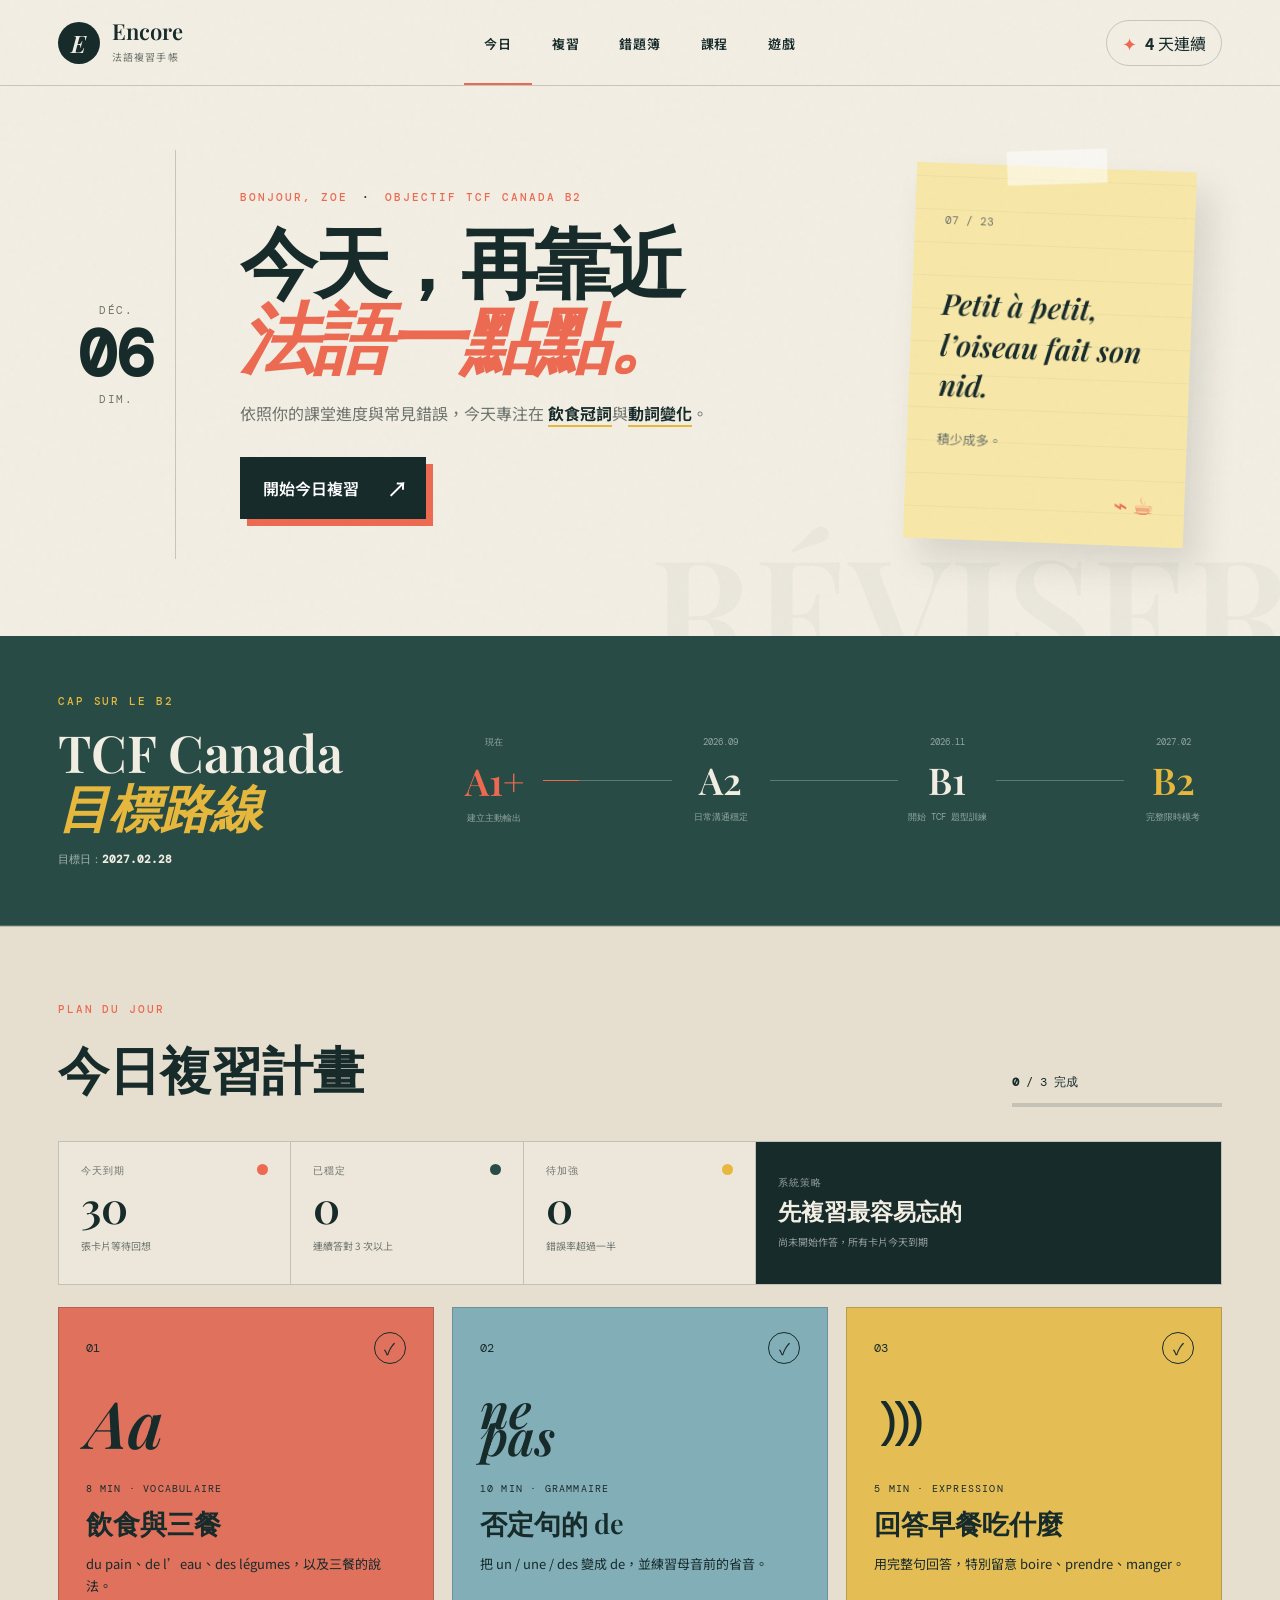
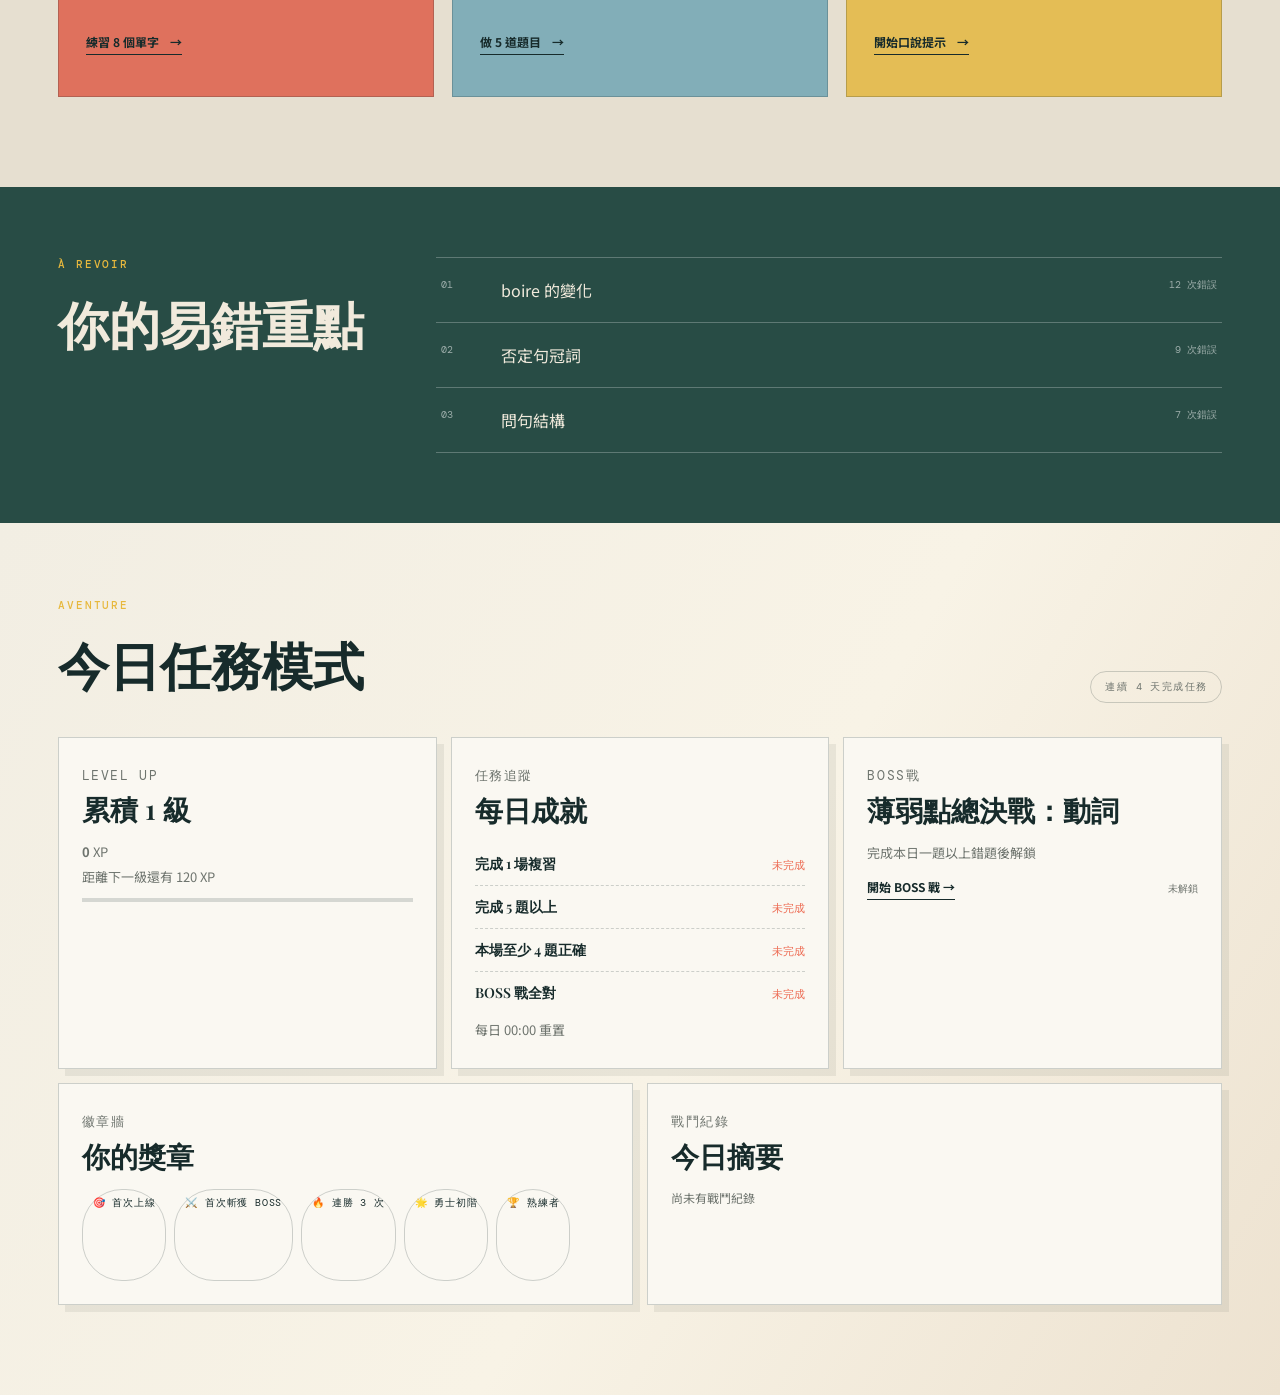
==== docs/index.html @ e142fd79 "chore: add docs site entry for GitHub Pages" ====
<!doctype html>
<html lang="zh-Hant">
  <head>
    <meta charset="UTF-8" />
    <meta name="viewport" content="width=device-width, initial-scale=1.0" />
    <meta name="theme-color" content="#f2eee3" />
    <meta
      name="description"
      content="依照法語課程與錯題安排的每日複習介面"
    />
    <title>Encore — 每日法語複習</title>
    <link rel="preconnect" href="https://fonts.googleapis.com" />
    <link rel="preconnect" href="https://fonts.gstatic.com" crossorigin />
    <link
      href="https://fonts.googleapis.com/css2?family=DM+Mono:wght@400;500&family=Noto+Sans+TC:wght@400;500;600;700&family=Playfair+Display:ital,wght@0,600;1,600&display=swap"
      rel="stylesheet"
    />
    <link rel="stylesheet" href="styles.css" />
    <script src="app.js" defer></script>
  </head>
  <body>
    <div class="paper-noise" aria-hidden="true"></div>

    <header class="topbar">
      <a class="brand" href="#" aria-label="Encore 首頁">
        <span class="brand-mark">E</span>
        <span>
          <strong>Encore</strong>
          <small>法語複習手帳</small>
        </span>
      </a>

      <nav class="main-nav" aria-label="主要導覽">
        <button class="nav-link active" data-view="today">今日</button>
        <button class="nav-link" data-view="review">複習</button>
        <button class="nav-link" data-view="mistakes">錯題簿</button>
        <button class="nav-link" data-view="classes">課程</button>
        <button class="nav-link" data-view="game">遊戲</button>
      </nav>

      <button class="streak-pill" id="streakButton" aria-label="連續學習天數">
        <span class="flame">✦</span>
        <span><strong id="streakCount">4</strong> 天連續</span>
      </button>
    </header>

    <main>
      <section class="view active" id="today-view">
        <div class="hero-grid">
          <div class="date-rail" aria-hidden="true">
            <span id="monthLabel">JUIL.</span>
            <strong id="dayLabel">23</strong>
            <span id="weekdayLabel">JEU.</span>
          </div>

          <div class="hero-copy">
            <p class="eyebrow">BONJOUR, ZOE <span>·</span> OBJECTIF TCF CANADA B2</p>
            <h1>今天，再靠近<br /><em>法語一點點。</em></h1>
            <p class="hero-intro">
              依照你的課堂進度與常見錯誤，今天專注在
              <strong>飲食冠詞</strong>與<strong>動詞變化</strong>。
            </p>
            <button class="primary-button" id="startReview">
              <span>開始今日複習</span>
              <span class="button-arrow">↗</span>
            </button>
          </div>

          <aside class="today-note">
            <div class="tape"></div>
            <span class="note-number">07 / 23</span>
            <p class="handwriting">Petit à petit,<br />l’oiseau fait son nid.</p>
            <span class="translation">積少成多。</span>
            <div class="tiny-sketch" aria-hidden="true">⌁ ☕︎</div>
          </aside>
        </div>

        <section class="goal-strip" aria-labelledby="goal-title">
          <div class="goal-copy">
            <p class="eyebrow light">CAP SUR LE B2</p>
            <h2 id="goal-title">TCF Canada<br /><em>目標路線</em></h2>
            <p>目標日：<strong>2027.02.28</strong></p>
          </div>
          <div class="level-route" aria-label="TCF Canada B2 學習路線">
            <div class="level-node current">
              <span>現在</span>
              <strong>A1+</strong>
              <small>建立主動輸出</small>
            </div>
            <div class="route-line"><span></span></div>
            <div class="level-node">
              <span>2026.09</span>
              <strong>A2</strong>
              <small>日常溝通穩定</small>
            </div>
            <div class="route-line"></div>
            <div class="level-node">
              <span>2026.11</span>
              <strong>B1</strong>
              <small>開始 TCF 題型訓練</small>
            </div>
            <div class="route-line"></div>
            <div class="level-node target">
              <span>2027.02</span>
              <strong>B2</strong>
              <small>完整限時模考</small>
            </div>
          </div>
        </section>

        <section class="daily-plan" aria-labelledby="daily-title">
          <div class="section-heading">
            <div>
              <p class="eyebrow">PLAN DU JOUR</p>
              <h2 id="daily-title">今日複習計畫</h2>
            </div>
            <div class="plan-progress">
              <span><strong id="completedCount">0</strong> / 3 完成</span>
              <div class="progress-track">
                <span id="progressBar"></span>
              </div>
            </div>
          </div>

          <div class="memory-board" aria-label="複習記憶狀態">
            <div>
              <span class="metric-mark due-mark"></span>
              <p>今天到期</p>
              <strong id="dueCount">0</strong>
              <small>張卡片等待回想</small>
            </div>
            <div>
              <span class="metric-mark mastered-mark"></span>
              <p>已穩定</p>
              <strong id="masteredCount">0</strong>
              <small>連續答對 3 次以上</small>
            </div>
            <div>
              <span class="metric-mark weak-mark"></span>
              <p>待加強</p>
              <strong id="weakCount">0</strong>
              <small>錯誤率超過一半</small>
            </div>
            <div class="next-review">
              <p>系統策略</p>
              <strong>先複習最容易忘的</strong>
              <small id="nextReviewText">依你的作答紀錄自動排序</small>
            </div>
          </div>

          <div class="task-grid">
            <article class="task-card coral" data-task="words">
              <div class="task-topline">
                <span class="task-index">01</span>
                <button class="task-check" aria-label="標記單字複習完成">✓</button>
              </div>
              <div class="card-glyph">Aa</div>
              <p class="task-kicker">8 MIN · VOCABULAIRE</p>
              <h3>飲食與三餐</h3>
              <p>du pain、de l’eau、des légumes，以及三餐的說法。</p>
              <button class="text-action task-launch" data-set="food">
                練習 8 個單字 <span>→</span>
              </button>
            </article>

            <article class="task-card blue" data-task="grammar">
              <div class="task-topline">
                <span class="task-index">02</span>
                <button class="task-check" aria-label="標記文法複習完成">✓</button>
              </div>
              <div class="card-glyph">ne<br />pas</div>
              <p class="task-kicker">10 MIN · GRAMMAIRE</p>
              <h3>否定句的 de</h3>
              <p>把 un / une / des 變成 de，並練習母音前的省音。</p>
              <button class="text-action task-launch" data-set="negative">
                做 5 道題目 <span>→</span>
              </button>
            </article>

            <article class="task-card yellow" data-task="speaking">
              <div class="task-topline">
                <span class="task-index">03</span>
                <button class="task-check" aria-label="標記口說複習完成">✓</button>
              </div>
              <div class="card-glyph sound-glyph">)))</div>
              <p class="task-kicker">5 MIN · EXPRESSION</p>
              <h3>回答早餐吃什麼</h3>
              <p>用完整句回答，特別留意 boire、prendre、manger。</p>
              <button class="text-action task-launch" data-set="speaking">
                開始口說提示 <span>→</span>
              </button>
            </article>
          </div>
        </section>

        <section class="weakness-strip">
          <div>
            <p class="eyebrow light">À REVOIR</p>
            <h2>你的易錯重點</h2>
          </div>
          <div class="weakness-list">
            <button class="weakness-chip" data-set="verbs">
              <span>01</span> boire 的變化 <b>12 次錯誤</b>
            </button>
            <button class="weakness-chip" data-set="negative">
              <span>02</span> 否定句冠詞 <b>9 次錯誤</b>
            </button>
            <button class="weakness-chip" data-set="questions">
              <span>03</span> 問句結構 <b>7 次錯誤</b>
            </button>
          </div>
        </section>

        <section class="game-hub" aria-labelledby="game-title">
          <div class="section-heading">
            <div>
              <p class="eyebrow light">AVENTURE</p>
              <h2 id="game-title">今日任務模式</h2>
            </div>
            <div class="mini-status" id="dailyRunStatus">連續 0 天完成任務</div>
          </div>

          <div class="game-grid">
            <article class="game-card">
              <p class="task-kicker">LEVEL UP</p>
              <h3>累積 <span id="gameLevel">1</span> 級</h3>
              <p><strong id="xpValue">0</strong> XP</p>
              <p id="xpNextText">距離下一級還有 100 XP</p>
              <div class="progress-track" aria-hidden="true">
                <span id="xpBar"></span>
              </div>
            </article>

            <article class="game-card">
              <p class="task-kicker">任務追蹤</p>
              <h3>每日成就</h3>
              <ul class="quest-list" id="questList"></ul>
              <p class="quest-reset-note">每日 00:00 重置</p>
            </article>

            <article class="game-card" id="bossCard">
              <p class="task-kicker">BOSS戰</p>
              <h3>薄弱點總決戰：<span id="bossSkill">載入中…</span></h3>
              <p id="bossReady">完成本日一題以上錯題後解鎖</p>
              <div class="tiny-action-row">
                <button class="text-action" id="bossStart">開始 BOSS 戰 →</button>
                <small id="bossBadge">未解鎖</small>
              </div>
            </article>

            <article class="game-card wide">
              <p class="task-kicker">徽章牆</p>
              <h3>你的獎章</h3>
              <div class="achievement-list" id="achievementList"></div>
            </article>

            <article class="game-card wide">
              <p class="task-kicker">戰鬥紀錄</p>
              <h3>今日摘要</h3>
              <div id="runLog"></div>
            </article>
          </div>
        </section>
      </section>

      <section class="view review-layout" id="review-view">
        <div class="review-header">
          <div>
            <p class="eyebrow">RÉVISION ACTIVE</p>
            <h1>先想，再揭曉。</h1>
          </div>
          <button class="ghost-button" id="exitReview">結束複習 ×</button>
        </div>

        <div class="review-workspace">
          <aside class="session-rail">
            <span class="session-label">本回合</span>
            <strong><span id="questionNumber">1</span><small>/ <span id="sessionTotal">5</span></small></strong>
            <div class="session-dots" id="sessionDots"></div>
            <p>不急著答。先大聲說出完整句，再查看答案。</p>
          </aside>

          <article class="flashcard" id="flashcard">
            <div class="flashcard-meta">
              <span id="questionCategory">GRAMMAIRE</span>
              <button id="speakPrompt" aria-label="朗讀題目">♪ 聽題目</button>
            </div>
            <p class="prompt-label" id="promptLabel">請翻譯成法文</p>
            <h2 id="questionText">我早餐吃麵包。</h2>

            <div class="response-box" id="responseBox">
              <label for="typedAnswer">你的法文答案</label>
              <textarea
                id="typedAnswer"
                rows="2"
                autocomplete="off"
                autocapitalize="sentences"
                spellcheck="false"
                placeholder="先在這裡寫下完整答案…"
              ></textarea>
              <div class="response-actions">
                <span id="inputHint">輸入後才能核對答案</span>
                <button id="checkAnswer" disabled>核對答案 ↗</button>
              </div>
            </div>

            <div class="answer-area" id="answerArea">
              <div class="answer-result">
                <span id="resultLabel">正確答案</span>
                <strong id="matchScore">—</strong>
              </div>
              <strong id="answerText">Je mange du pain au petit déjeuner.</strong>
              <p id="answerNote">食物前用 du；三餐前使用 au。</p>
              <p class="user-answer-line">你的答案：<span id="userAnswerText"></span></p>
            </div>

            <div class="grading" id="grading">
              <p>這張卡片何時再出現？</p>
              <div>
                <button data-grade="again"><span>再練一次</span><small>10 分鐘</small></button>
                <button data-grade="hard"><span>有點難</span><small>明天</small></button>
                <button data-grade="good"><span>記住了</span><small id="goodInterval">3 天</small></button>
              </div>
            </div>
          </article>
        </div>
      </section>

      <section class="view content-view" id="mistakes-view">
        <div class="content-hero">
          <p class="eyebrow">CARNET D’ERREURS</p>
          <h1>錯過的字，<em>最值得再見一次。</em></h1>
          <p>整理自你的課堂回答與 PPT 對照筆記。</p>
        </div>
        <div class="error-dashboard" id="errorDashboard"></div>
        <div class="mistake-list" id="mistakeList"></div>
      </section>

      <section class="view content-view" id="classes-view">
        <div class="content-hero class-hero">
          <p class="eyebrow">MON PARCOURS</p>
          <h1>從第一堂課，<em>一路走到今天。</em></h1>
          <p>點選任一課程，立即用該主題開始複習。</p>
        </div>
        <div class="class-timeline" id="classTimeline"></div>
      </section>

      <section class="view content-view game-view" id="game-view">
        <div class="content-hero game-page-hero">
          <p class="eyebrow">MODE BATTLE</p>
          <h1>像遊戲一樣複習，<em>不斷升級。</em></h1>
          <p>完成複習可獲得 XP，達成任務可拿到新徽章。</p>
        </div>
        <div class="game-board-grid">
          <div class="game-score-box">
            <p class="task-kicker">今日 XP</p>
            <div class="big-number"><span id="gameViewXp">0</span><small>XP</small></div>
            <p id="runStreak">當前連勝：0</p>
          </div>
          <div class="game-score-box">
            <p class="task-kicker">完成回合</p>
            <div class="big-number"><span id="gamesDone">0</span><small>回合</small></div>
            <p id="goldCount">金幣：0</p>
          </div>
          <div class="game-score-box">
            <p class="task-kicker">弱點 BOSS</p>
            <div class="big-number"><span id="bossDefeated">0</span><small>場</small></div>
            <p id="bossHint">回到弱點題目可解鎖</p>
          </div>
        </div>
      </section>
    </main>

    <div class="toast" id="toast" role="status" aria-live="polite"></div>
  </body>
</html>
---- docs/styles.css ----
:root {
  --paper: #f2eee3;
  --paper-deep: #e7e0d0;
  --ink: #172b2b;
  --muted: #6e746e;
  --coral: #ed6a52;
  --blue: #4f8ea3;
  --yellow: #e7b83d;
  --green: #284c45;
  --line: rgba(23, 43, 43, 0.2);
  --serif: "Playfair Display", Georgia, serif;
  --sans: "Noto Sans TC", sans-serif;
  --mono: "DM Mono", monospace;
}

* {
  box-sizing: border-box;
}

html {
  scroll-behavior: smooth;
}

body {
  margin: 0;
  min-width: 320px;
  color: var(--ink);
  background: var(--paper);
  font-family: var(--sans);
}

button,
a {
  font: inherit;
}

button {
  color: inherit;
}

.paper-noise {
  position: fixed;
  inset: 0;
  z-index: 20;
  pointer-events: none;
  opacity: 0.14;
  background-image: url("data:image/svg+xml,%3Csvg viewBox='0 0 180 180' xmlns='http://www.w3.org/2000/svg'%3E%3Cfilter id='n'%3E%3CfeTurbulence type='fractalNoise' baseFrequency='.9' numOctaves='4' stitchTiles='stitch'/%3E%3C/filter%3E%3Crect width='100%25' height='100%25' filter='url(%23n)' opacity='.18'/%3E%3C/svg%3E");
  mix-blend-mode: multiply;
}

.topbar {
  height: 86px;
  display: grid;
  grid-template-columns: 1fr auto 1fr;
  align-items: center;
  padding: 0 4.5vw;
  border-bottom: 1px solid var(--line);
  position: sticky;
  top: 0;
  z-index: 10;
  background: rgba(242, 238, 227, 0.9);
  backdrop-filter: blur(14px);
}

.brand {
  display: inline-flex;
  align-items: center;
  gap: 12px;
  width: fit-content;
  color: inherit;
  text-decoration: none;
}

.brand-mark {
  display: grid;
  place-items: center;
  width: 42px;
  height: 42px;
  color: var(--paper);
  background: var(--ink);
  border-radius: 50%;
  font: italic 600 24px var(--serif);
}

.brand strong {
  display: block;
  font: 600 22px/1 var(--serif);
}

.brand small {
  color: var(--muted);
  font-size: 10px;
  letter-spacing: 0.12em;
}

.main-nav {
  display: flex;
  height: 100%;
}

.nav-link {
  border: 0;
  border-bottom: 2px solid transparent;
  padding: 4px 20px 0;
  background: transparent;
  cursor: pointer;
  font-weight: 600;
  font-size: 13px;
  letter-spacing: 0.06em;
}

.nav-link:hover,
.nav-link.active {
  border-bottom-color: var(--coral);
}

.streak-pill {
  justify-self: end;
  display: flex;
  align-items: center;
  gap: 8px;
  border: 1px solid var(--line);
  border-radius: 40px;
  padding: 9px 15px;
  background: transparent;
}

.flame {
  color: var(--coral);
  font-size: 18px;
}

.view {
  display: none;
}

.view.active {
  display: block;
  animation: viewIn 0.55s ease both;
}

@keyframes viewIn {
  from { opacity: 0; transform: translateY(8px); }
}

.hero-grid {
  min-height: 550px;
  display: grid;
  grid-template-columns: minmax(80px, 0.45fr) minmax(480px, 2.3fr) minmax(280px, 1fr);
  align-items: center;
  gap: 5vw;
  padding: 5vw 7vw 6vw 4.5vw;
  overflow: hidden;
  position: relative;
}

.hero-grid::after {
  content: "RÉVISER";
  position: absolute;
  right: -1vw;
  bottom: -2.3vw;
  z-index: -1;
  color: rgba(23, 43, 43, 0.035);
  font: 600 12vw/0.75 var(--serif);
}

.date-rail {
  align-self: stretch;
  display: flex;
  flex-direction: column;
  justify-content: center;
  align-items: center;
  gap: 9px;
  border-right: 1px solid var(--line);
  font-family: var(--mono);
}

.date-rail strong {
  font-size: clamp(42px, 5vw, 74px);
  line-height: 0.9;
}

.date-rail span {
  color: var(--muted);
  font-size: 11px;
  letter-spacing: 0.15em;
}

.eyebrow {
  margin: 0 0 18px;
  color: var(--coral);
  font: 500 11px var(--mono);
  letter-spacing: 0.18em;
}

.eyebrow span {
  color: var(--ink);
  margin: 0 5px;
}

.hero-copy h1,
.review-header h1,
.content-hero h1 {
  margin: 0;
  max-width: 760px;
  font: 600 clamp(54px, 6vw, 92px)/0.97 var(--serif);
  letter-spacing: -0.045em;
}

h1 em {
  color: var(--coral);
  font-weight: 600;
}

.hero-intro {
  max-width: 540px;
  margin: 28px 0;
  color: var(--muted);
  font-size: 16px;
  line-height: 1.85;
}

.hero-intro strong {
  color: var(--ink);
  border-bottom: 2px solid var(--yellow);
}

.primary-button {
  display: inline-flex;
  align-items: center;
  gap: 28px;
  border: 0;
  padding: 16px 18px 16px 23px;
  color: white;
  background: var(--ink);
  cursor: pointer;
  font-weight: 600;
  box-shadow: 7px 7px 0 var(--coral);
  transition: transform 0.2s, box-shadow 0.2s;
}

.primary-button:hover {
  transform: translate(3px, 3px);
  box-shadow: 4px 4px 0 var(--coral);
}

.button-arrow {
  font-size: 21px;
}

.today-note {
  min-height: 310px;
  padding: 42px 30px 25px;
  position: relative;
  transform: rotate(2.2deg);
  background: #f7e7a8;
  box-shadow: 15px 20px 32px rgba(40, 50, 43, 0.13);
}

.today-note::before {
  content: "";
  position: absolute;
  inset: 0;
  background: repeating-linear-gradient(0deg, transparent 0 32px, rgba(40, 76, 69, 0.09) 33px);
}

.tape {
  position: absolute;
  top: -17px;
  left: 50%;
  width: 100px;
  height: 34px;
  transform: translateX(-50%) rotate(-4deg);
  background: rgba(255, 255, 255, 0.55);
}

.note-number,
.translation,
.tiny-sketch,
.handwriting {
  position: relative;
}

.note-number {
  font: 11px var(--mono);
  color: var(--muted);
}

.handwriting {
  margin: 54px 0 20px;
  font: italic 600 29px/1.4 var(--serif);
}

.translation {
  color: var(--muted);
  font-size: 13px;
}

.tiny-sketch {
  margin-top: 30px;
  text-align: right;
  color: var(--coral);
  font-size: 24px;
}

.daily-plan {
  padding: 75px 4.5vw 90px;
  background: #e6dfd0;
  border-top: 1px solid var(--line);
}

.goal-strip {
  display: grid;
  grid-template-columns: minmax(260px, 0.8fr) 2fr;
  gap: 6vw;
  align-items: center;
  padding: 58px 4.5vw;
  color: var(--paper);
  background: var(--green);
  border-bottom: 1px solid rgba(255, 255, 255, 0.18);
}

.game-hub {
  padding: 75px 4.5vw 90px;
  background: linear-gradient(120deg, #f2eee3 0%, #f8f3e6 55%, #ede2d0 100%);
}

.mini-status {
  border: 1px solid var(--line);
  border-radius: 40px;
  padding: 8px 14px;
  color: var(--muted);
  font: 10px var(--mono);
  letter-spacing: 0.14em;
}

.game-grid {
  margin-top: 28px;
  display: grid;
  grid-template-columns: repeat(6, 1fr);
  gap: 14px;
}

.game-card {
  min-height: 190px;
  grid-column: span 2;
  padding: 23px;
  border: 1px solid var(--line);
  background: #faf8f2;
  box-shadow: 7px 7px 0 rgba(40, 50, 43, 0.08);
}

.game-card.wide {
  grid-column: span 3;
}

.game-card h3 {
  margin: 6px 0 12px;
  font: 600 28px var(--serif);
}

.game-card p {
  color: var(--muted);
  font-size: 13px;
  margin: 6px 0;
}

.quest-list {
  margin: 0;
  padding: 0;
  list-style: none;
}

.quest-item {
  display: flex;
  justify-content: space-between;
  align-items: baseline;
  gap: 12px;
  padding: 11px 0;
  border-bottom: 1px dashed var(--line);
}

.quest-item:last-child {
  border-bottom: 0;
}

.quest-title {
  color: var(--ink);
  font: 600 14px var(--serif);
}

.quest-progress {
  color: var(--coral);
  font: 11px var(--mono);
}

.tiny-action-row {
  margin-top: 16px;
  display: flex;
  justify-content: space-between;
  align-items: baseline;
}

.tiny-action-row small {
  color: var(--muted);
  font: 10px var(--mono);
}

.achievement-list {
  min-height: 92px;
  display: flex;
  flex-wrap: wrap;
  gap: 8px;
}

.badge {
  padding: 6px 10px;
  border: 1px solid var(--line);
  border-radius: 40px;
  font: 10px var(--mono);
  letter-spacing: 0.08em;
}

.badge.unlocked {
  color: var(--green);
  border-color: var(--green);
  background: rgba(40, 76, 69, 0.09);
}

#runLog p,
.game-log-entry {
  margin: 6px 0;
  color: var(--muted);
  font-size: 12px;
}

#xpBar {
  width: 0;
  background: var(--blue);
}

.game-board-grid {
  max-width: 940px;
  display: grid;
  grid-template-columns: repeat(3, 1fr);
  gap: 14px;
  margin-bottom: 70px;
}

.game-score-box {
  border: 1px solid var(--line);
  min-height: 160px;
  padding: 24px;
  background: #f9f5ec;
}

.big-number {
  display: flex;
  align-items: flex-end;
  gap: 8px;
  margin: 8px 0 12px;
}

.big-number span {
  font: 600 48px var(--serif);
  line-height: 1;
  color: var(--ink);
}

.big-number small {
  color: var(--muted);
  margin-bottom: 5px;
}

.game-view .content-hero {
  margin-bottom: 30px;
}

.goal-copy h2 {
  margin: 0;
  font: 600 clamp(34px, 4vw, 52px)/1.05 var(--serif);
}

.goal-copy h2 em {
  color: var(--yellow);
  font-weight: 600;
}

.goal-copy > p:last-child {
  margin: 18px 0 0;
  color: rgba(255, 255, 255, 0.6);
  font: 11px var(--mono);
}

.goal-copy > p strong {
  color: var(--paper);
}

.level-route {
  display: grid;
  grid-template-columns: auto 1fr auto 1fr auto 1fr auto;
  align-items: center;
}

.level-node {
  min-width: 98px;
  text-align: center;
}

.level-node span,
.level-node small {
  display: block;
  color: rgba(255, 255, 255, 0.5);
  font: 9px var(--mono);
}

.level-node strong {
  display: block;
  margin: 7px 0;
  font: 600 37px var(--serif);
}

.level-node.current strong {
  color: var(--coral);
}

.level-node.target strong {
  color: var(--yellow);
}

.route-line {
  height: 1px;
  position: relative;
  overflow: hidden;
  background: rgba(255, 255, 255, 0.25);
}

.route-line span {
  display: block;
  width: 28%;
  height: 100%;
  background: var(--coral);
}

.section-heading {
  display: flex;
  justify-content: space-between;
  align-items: end;
  margin-bottom: 34px;
}

.section-heading h2,
.weakness-strip h2 {
  margin: 0;
  font: 600 clamp(36px, 4vw, 54px) var(--serif);
}

.plan-progress {
  min-width: 210px;
  font: 12px var(--mono);
}

.progress-track {
  height: 4px;
  margin-top: 12px;
  background: rgba(23, 43, 43, 0.16);
}

.progress-track span {
  display: block;
  width: 0;
  height: 100%;
  background: var(--coral);
  transition: width 0.5s ease;
}

.task-grid {
  display: grid;
  grid-template-columns: repeat(3, 1fr);
  gap: 18px;
}

.memory-board {
  display: grid;
  grid-template-columns: repeat(3, minmax(120px, 0.75fr)) minmax(260px, 1.5fr);
  margin: 0 0 22px;
  border: 1px solid var(--line);
  background: rgba(242, 238, 227, 0.55);
}

.memory-board > div {
  min-height: 142px;
  padding: 22px;
  position: relative;
  border-right: 1px solid var(--line);
}

.memory-board > div:last-child {
  border-right: 0;
}

.memory-board p {
  margin: 0 0 7px;
  color: var(--muted);
  font: 10px var(--mono);
  letter-spacing: 0.1em;
}

.memory-board strong {
  display: block;
  font: 600 43px/1 var(--serif);
}

.memory-board small {
  display: block;
  margin-top: 10px;
  color: var(--muted);
  font-size: 10px;
}

.metric-mark {
  position: absolute;
  top: 22px;
  right: 22px;
  width: 11px;
  height: 11px;
  border-radius: 50%;
}

.due-mark { background: var(--coral); }
.mastered-mark { background: var(--green); }
.weak-mark { background: var(--yellow); }

.memory-board .next-review {
  display: flex;
  flex-direction: column;
  justify-content: center;
  background: var(--ink);
  color: var(--paper);
}

.memory-board .next-review p,
.memory-board .next-review small {
  color: rgba(255, 255, 255, 0.55);
}

.memory-board .next-review strong {
  max-width: 260px;
  font-size: 23px;
  line-height: 1.2;
}

.task-card {
  min-height: 390px;
  padding: 24px 27px 26px;
  position: relative;
  overflow: hidden;
  border: 1px solid rgba(23, 43, 43, 0.22);
  transition: transform 0.25s, box-shadow 0.25s;
}

.task-card:hover {
  transform: translateY(-7px) rotate(-0.3deg);
  box-shadow: 10px 12px 0 rgba(23, 43, 43, 0.14);
}

.task-card.coral { background: #df715d; }
.task-card.blue { background: #82aeb8; }
.task-card.yellow { background: #e4bd55; }

.task-topline {
  display: flex;
  justify-content: space-between;
  align-items: center;
}

.task-index {
  font: 12px var(--mono);
}

.task-check {
  width: 32px;
  height: 32px;
  border: 1px solid var(--ink);
  border-radius: 50%;
  background: transparent;
  cursor: pointer;
  transition: 0.2s;
}

.task-card.completed .task-check {
  color: var(--paper);
  background: var(--ink);
}

.task-card.completed {
  opacity: 0.68;
}

.card-glyph {
  height: 118px;
  display: flex;
  align-items: center;
  font: italic 600 65px/0.7 var(--serif);
}

.blue .card-glyph {
  line-height: 0.55;
  font-size: 49px;
}

.sound-glyph {
  font: 500 45px var(--mono);
  letter-spacing: -0.3em;
}

.task-kicker {
  margin: 0 0 10px;
  font: 10px var(--mono);
  letter-spacing: 0.12em;
}

.task-card h3 {
  margin: 0 0 10px;
  font: 600 27px var(--serif);
}

.task-card > p:not(.task-kicker) {
  min-height: 55px;
  margin: 0 0 20px;
  font-size: 13px;
  line-height: 1.7;
}

.text-action {
  border: 0;
  border-bottom: 1px solid currentColor;
  padding: 0 0 4px;
  background: none;
  cursor: pointer;
  font-weight: 700;
  font-size: 12px;
}

.text-action span {
  display: inline-block;
  margin-left: 8px;
  transition: transform 0.2s;
}

.text-action:hover span {
  transform: translateX(5px);
}

.weakness-strip {
  display: grid;
  grid-template-columns: 0.8fr 2fr;
  gap: 5vw;
  padding: 70px 4.5vw;
  color: #f1eadc;
  background: var(--green);
}

.eyebrow.light {
  color: var(--yellow);
}

.weakness-list {
  border-top: 1px solid rgba(255, 255, 255, 0.25);
}

.weakness-chip {
  width: 100%;
  display: grid;
  grid-template-columns: 45px 1fr auto;
  gap: 15px;
  border: 0;
  border-bottom: 1px solid rgba(255, 255, 255, 0.25);
  padding: 20px 5px;
  color: inherit;
  background: transparent;
  text-align: left;
  cursor: pointer;
}

.weakness-chip span,
.weakness-chip b {
  color: rgba(255, 255, 255, 0.55);
  font: 10px var(--mono);
}

.weakness-chip:hover {
  color: var(--yellow);
}

.review-layout {
  min-height: calc(100vh - 86px);
  padding: 50px 5vw 60px;
  background: var(--green);
  color: var(--paper);
}

.review-header {
  display: flex;
  justify-content: space-between;
  align-items: start;
}

.review-header h1 {
  font-size: clamp(42px, 5vw, 70px);
}

.ghost-button {
  border: 1px solid rgba(255, 255, 255, 0.4);
  padding: 10px 15px;
  color: inherit;
  background: transparent;
  cursor: pointer;
}

.review-workspace {
  max-width: 1050px;
  display: grid;
  grid-template-columns: 160px 1fr;
  gap: 40px;
  margin: 45px auto 0;
}

.session-rail {
  padding-top: 10px;
}

.session-label {
  color: rgba(255, 255, 255, 0.55);
  font: 10px var(--mono);
  letter-spacing: 0.15em;
}

.session-rail > strong {
  display: block;
  margin: 15px 0;
  font: 600 55px var(--serif);
}

.session-rail small {
  font: 18px var(--mono);
  color: rgba(255, 255, 255, 0.45);
}

.session-dots {
  display: flex;
  gap: 7px;
}

.session-dot {
  width: 8px;
  height: 8px;
  border: 1px solid rgba(255,255,255,.6);
  border-radius: 50%;
}

.session-dot.done { background: var(--yellow); border-color: var(--yellow); }
.session-dot.current { background: var(--coral); border-color: var(--coral); }

.session-rail p {
  margin-top: 27px;
  color: rgba(255, 255, 255, 0.58);
  font-size: 12px;
  line-height: 1.7;
}

.flashcard {
  min-height: 480px;
  padding: 32px 45px 40px;
  color: var(--ink);
  background: var(--paper);
  box-shadow: 17px 17px 0 #1b3934, 19px 19px 0 rgba(255,255,255,.3);
}

.flashcard-meta {
  display: flex;
  justify-content: space-between;
  font: 10px var(--mono);
  letter-spacing: 0.12em;
}

.flashcard-meta button {
  border: 0;
  background: transparent;
  cursor: pointer;
}

.prompt-label {
  margin: 65px 0 14px;
  color: var(--coral);
  font: 10px var(--mono);
  letter-spacing: 0.12em;
}

.flashcard h2 {
  margin: 0 0 30px;
  font: 600 clamp(34px, 4vw, 54px)/1.25 var(--serif);
}

.response-box {
  margin-bottom: 22px;
}

.response-box label {
  display: block;
  margin-bottom: 8px;
  color: var(--muted);
  font: 10px var(--mono);
  letter-spacing: 0.12em;
}

.response-box textarea {
  width: 100%;
  resize: vertical;
  border: 0;
  border-bottom: 2px solid var(--ink);
  border-radius: 0;
  padding: 11px 0;
  color: var(--ink);
  background: transparent;
  outline: none;
  font: 600 20px/1.5 var(--serif);
}

.response-box textarea:focus {
  border-bottom-color: var(--coral);
}

.response-box textarea::placeholder {
  color: rgba(23, 43, 43, 0.3);
}

.response-actions {
  display: flex;
  justify-content: space-between;
  align-items: center;
  gap: 15px;
  margin-top: 10px;
}

.response-actions span {
  color: var(--muted);
  font-size: 10px;
}

.response-actions button {
  border: 0;
  padding: 11px 16px;
  color: var(--paper);
  background: var(--ink);
  cursor: pointer;
  font-weight: 700;
  font-size: 12px;
}

.response-actions button:disabled {
  opacity: 0.28;
  cursor: not-allowed;
}

.answer-area {
  display: none;
  padding: 20px 0;
  border-top: 1px solid var(--line);
  border-bottom: 1px solid var(--line);
}

.answer-area.visible {
  display: block;
  animation: viewIn 0.35s ease;
}

.answer-area span {
  display: block;
  color: var(--muted);
  font: 10px var(--mono);
}

.answer-result {
  display: flex;
  justify-content: space-between;
  align-items: center;
}

.answer-result #matchScore {
  margin: 0;
  color: var(--coral);
  font: 600 29px var(--serif);
}

.answer-area strong {
  display: block;
  margin: 8px 0;
  font: 600 22px var(--serif);
}

.answer-area p {
  margin: 0;
  color: var(--muted);
  font-size: 12px;
}

.answer-area .user-answer-line {
  margin-top: 10px;
  padding-top: 10px;
  border-top: 1px dashed var(--line);
  color: var(--ink);
}

.user-answer-line span {
  display: inline;
  color: var(--muted);
  font: inherit;
}

.reveal-button {
  width: 100%;
  border: 0;
  padding: 15px;
  color: var(--paper);
  background: var(--ink);
  cursor: pointer;
  font-weight: 700;
}

.grading {
  display: none;
  margin-top: 23px;
}

.grading.visible {
  display: block;
}

.grading p {
  margin: 0 0 10px;
  text-align: center;
  font-size: 12px;
}

.grading > div {
  display: grid;
  grid-template-columns: repeat(3, 1fr);
  gap: 8px;
}

.grading button {
  display: flex;
  justify-content: space-between;
  border: 1px solid var(--line);
  padding: 10px;
  background: transparent;
  cursor: pointer;
}

.grading button:hover {
  background: var(--yellow);
}

.grading small {
  font: 10px var(--mono);
}

.content-view {
  min-height: calc(100vh - 86px);
  padding: 65px 6vw 90px;
}

.content-hero {
  display: grid;
  grid-template-columns: 2fr 1fr;
  align-items: end;
  padding-bottom: 55px;
  border-bottom: 1px solid var(--line);
}

.content-hero .eyebrow {
  grid-column: 1 / -1;
}

.content-hero h1 {
  max-width: 850px;
  font-size: clamp(47px, 6vw, 84px);
}

.content-hero > p:last-child {
  max-width: 320px;
  color: var(--muted);
  line-height: 1.8;
}

.mistake-list {
  max-width: 1100px;
  margin: 45px auto 0;
}

.error-dashboard {
  max-width: 1100px;
  display: grid;
  grid-template-columns: repeat(5, 1fr);
  margin: 35px auto 0;
  border: 1px solid var(--line);
}

.error-stat {
  min-height: 120px;
  padding: 18px;
  border-right: 1px solid var(--line);
}

.error-stat:last-child {
  border-right: 0;
}

.error-stat span {
  color: var(--muted);
  font: 10px var(--mono);
}

.error-stat strong {
  display: block;
  margin-top: 14px;
  font: 600 33px var(--serif);
}

.error-stat small {
  display: block;
  color: var(--muted);
  font-size: 10px;
}

.mistake-row {
  display: grid;
  grid-template-columns: 55px 1fr 30px;
  gap: 20px;
  padding: 26px 5px;
  border-bottom: 1px solid var(--line);
  cursor: pointer;
}

.mistake-row:hover {
  background: rgba(231, 184, 61, 0.12);
}

.mistake-row > span {
  color: var(--coral);
  font: 12px var(--mono);
}

.wrong {
  margin: 0 0 7px;
  color: var(--muted);
  text-decoration: line-through;
}

.correct {
  margin: 0;
  font: 600 21px var(--serif);
}

.reason {
  display: none;
  grid-column: 2;
  margin: 7px 0 0;
  color: var(--muted);
  font-size: 12px;
}

.mistake-row.open .reason {
  display: block;
}

.class-timeline {
  margin: 55px 0 0 9vw;
  border-left: 1px solid var(--ink);
}

.class-entry {
  display: grid;
  grid-template-columns: 110px 1fr auto;
  gap: 35px;
  align-items: center;
  padding: 25px 25px 25px 40px;
  position: relative;
  border-bottom: 1px solid var(--line);
}

.class-entry::before {
  content: "";
  position: absolute;
  left: -6px;
  width: 11px;
  height: 11px;
  border-radius: 50%;
  background: var(--coral);
  box-shadow: 0 0 0 6px var(--paper);
}

.class-date {
  font: 11px var(--mono);
  color: var(--muted);
}

.class-entry h3 {
  margin: 0 0 5px;
  font: 600 24px var(--serif);
}

.class-entry p {
  margin: 0;
  color: var(--muted);
  font-size: 12px;
}

.class-entry button {
  border: 1px solid var(--ink);
  padding: 9px 13px;
  background: transparent;
  cursor: pointer;
}

.class-entry button:hover {
  color: var(--paper);
  background: var(--ink);
}

.toast {
  position: fixed;
  left: 50%;
  bottom: 25px;
  z-index: 50;
  padding: 12px 20px;
  color: white;
  background: var(--ink);
  transform: translate(-50%, 30px);
  opacity: 0;
  pointer-events: none;
  transition: 0.3s;
  font-size: 13px;
}

.toast.show {
  transform: translate(-50%, 0);
  opacity: 1;
}

@media (max-width: 900px) {
  .topbar {
    grid-template-columns: 1fr auto;
    background: var(--paper);
    backdrop-filter: none;
  }
  .main-nav {
    position: fixed;
    left: 0;
    right: 0;
    bottom: 0;
    z-index: 30;
    height: 62px;
    justify-content: space-around;
    background: var(--paper);
    border-top: 1px solid var(--line);
  }
  .nav-link { flex: 1; padding: 0; }
  .streak-pill { display: none; }
  body { padding-bottom: 62px; }
  .hero-grid {
    grid-template-columns: 65px 1fr;
    gap: 30px;
  }
  .today-note { display: none; }
  .task-grid { grid-template-columns: 1fr; }
  .memory-board { grid-template-columns: repeat(3, 1fr); }
  .memory-board .next-review { grid-column: 1 / -1; }
  .memory-board > div:nth-child(3) { border-right: 0; }
  .task-card { min-height: 330px; }
  .weakness-strip { grid-template-columns: 1fr; }
  .goal-strip { grid-template-columns: 1fr; }
  .content-hero { grid-template-columns: 1fr; gap: 25px; }
  .error-dashboard { grid-template-columns: repeat(3, 1fr); }
  .error-stat:nth-child(3) { border-right: 0; }
  .game-grid {
    grid-template-columns: 1fr 1fr;
  }
  .game-card,
  .game-card.wide {
    grid-column: span 1;
  }
  .game-board-grid {
    grid-template-columns: 1fr;
  }
  .mini-status { display: none; }
}

@media (max-width: 600px) {
  .topbar { height: 68px; padding: 0 18px; }
  .brand-mark { width: 36px; height: 36px; }
  .brand strong { font-size: 19px; }
  .hero-grid {
    min-height: auto;
    grid-template-columns: 1fr;
    padding: 55px 22px 70px;
  }
  .date-rail {
    display: none;
  }
  .hero-copy h1 {
    font-size: 51px;
  }
  .hero-intro { font-size: 14px; }
  .daily-plan { padding: 55px 18px 65px; }
  .goal-strip { padding: 50px 22px; }
  .level-route {
    grid-template-columns: 1fr;
    justify-items: start;
    gap: 0;
  }
  .level-node {
    display: grid;
    grid-template-columns: 70px 55px 1fr;
    align-items: center;
    width: 100%;
    min-width: 0;
    text-align: left;
  }
  .level-node strong { margin: 8px 0; font-size: 29px; }
  .level-node small { font-size: 9px; }
  .route-line {
    width: 1px;
    height: 22px;
    margin-left: 88px;
  }
  .memory-board { grid-template-columns: 1fr 1fr; }
  .memory-board > div { min-height: 125px; }
  .memory-board > div:nth-child(2) { border-right: 0; }
  .memory-board > div:nth-child(3) { border-right: 1px solid var(--line); }
  .memory-board .next-review { grid-column: 2; }
  .memory-board .next-review strong { font-size: 18px; }
  .section-heading { display: block; }
  .plan-progress { margin-top: 23px; }
  .weakness-strip { padding: 55px 22px; }
  .weakness-chip { grid-template-columns: 35px 1fr; }
  .weakness-chip b { grid-column: 2; }
  .review-layout { padding: 35px 18px 50px; }
  .review-header { display: block; }
  .review-header .ghost-button { margin-top: 25px; }
  .review-workspace { grid-template-columns: 1fr; margin-top: 30px; }
  .session-rail { display: flex; align-items: center; gap: 14px; }
  .session-rail > strong { margin: 0; font-size: 40px; }
  .session-rail p { display: none; }
  .flashcard { min-height: 470px; padding: 25px 23px; }
  .prompt-label { margin-top: 55px; }
  .flashcard h2 { font-size: 35px; }
  .content-view { padding: 50px 20px 70px; }
  .content-hero h1 { font-size: 48px; }
  .mistake-row { grid-template-columns: 35px 1fr 20px; gap: 10px; }
  .error-dashboard { grid-template-columns: 1fr 1fr; }
  .error-stat:nth-child(2n) { border-right: 0; }
  .error-stat:last-child { grid-column: 1 / -1; }
  .game-hub {
    padding: 55px 18px 75px;
  }
  .game-grid {
    grid-template-columns: 1fr;
  }
  .game-card,
  .game-card.wide {
    grid-column: span 1;
    min-height: auto;
  }
  .game-card h3 {
    font-size: 24px;
  }
  .game-score-box {
    min-height: 140px;
  }
  .class-timeline { margin-left: 6px; }
  .class-entry {
    grid-template-columns: 1fr auto;
    gap: 12px;
    padding-left: 24px;
  }
  .class-date { grid-column: 1 / -1; }
}

@media (prefers-reduced-motion: reduce) {
  *, *::before, *::after {
    scroll-behavior: auto !important;
    animation: none !important;
    transition: none !important;
  }
}
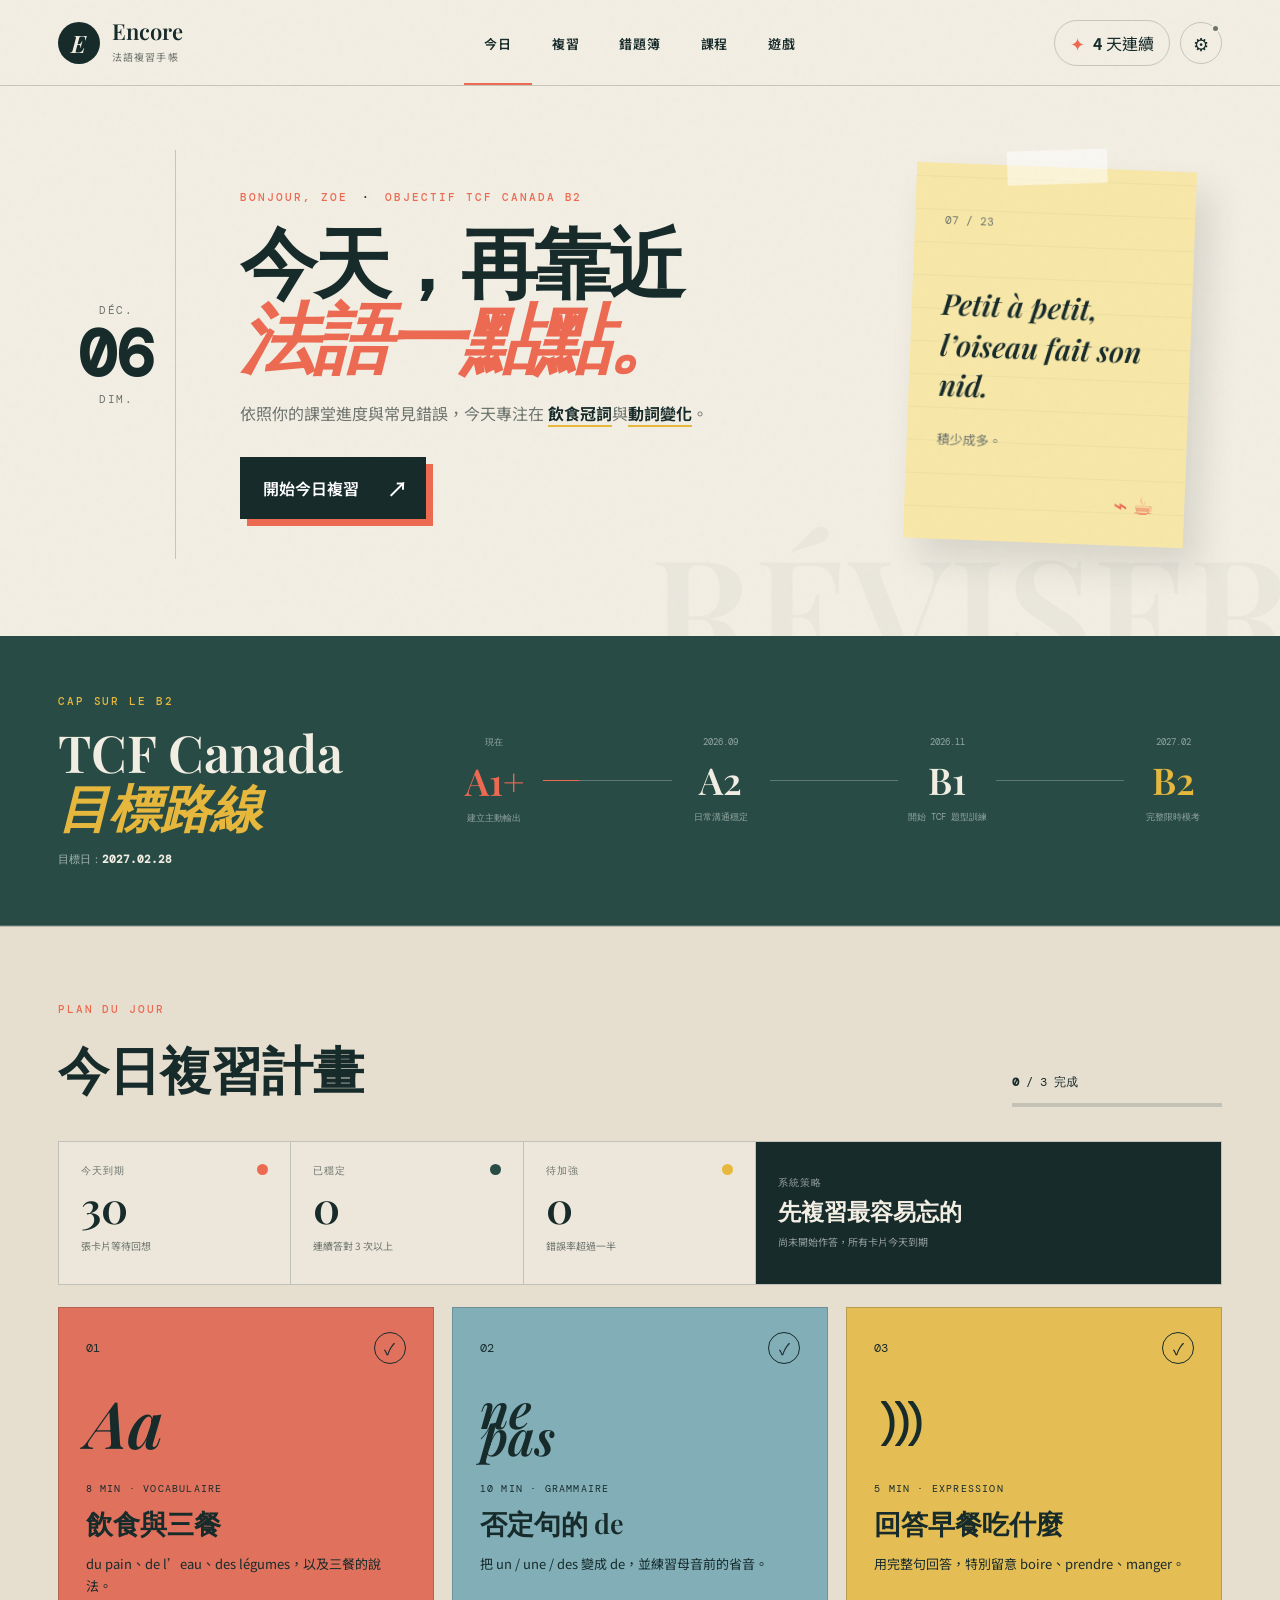
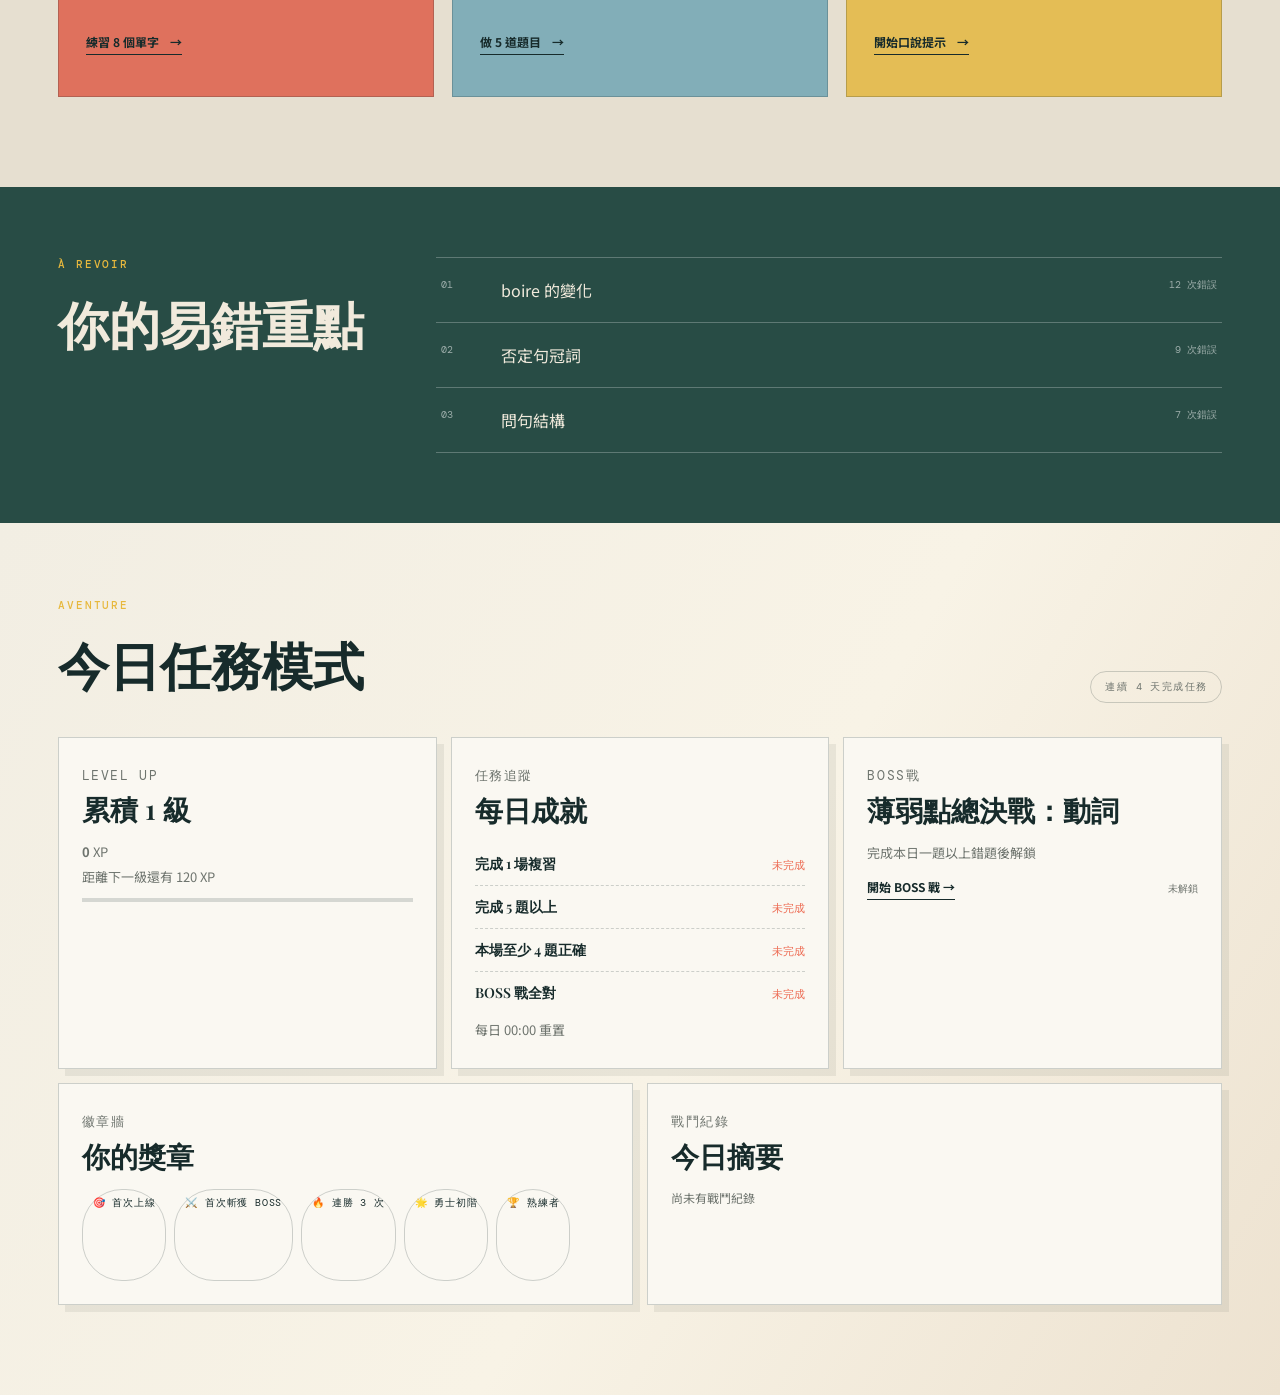
==== commit 7656c7d9: "feat(settings): move cloud sync into gear drawer Keep review cards focused while preserving secure c" ====
--- a/docs/index.html
+++ b/docs/index.html
@@ -38,10 +38,23 @@
         <button class="nav-link" data-view="game">遊戲</button>
       </nav>
 
-      <button class="streak-pill" id="streakButton" aria-label="連續學習天數">
-        <span class="flame">✦</span>
-        <span><strong id="streakCount">4</strong> 天連續</span>
-      </button>
+      <div class="topbar-actions">
+        <button class="streak-pill" id="streakButton" aria-label="連續學習天數">
+          <span class="flame">✦</span>
+          <span><strong id="streakCount">4</strong> 天連續</span>
+        </button>
+        <button
+          class="settings-button"
+          id="settingsButton"
+          type="button"
+          aria-label="開啟同步設定"
+          aria-controls="settingsPanel"
+          aria-expanded="false"
+        >
+          <span aria-hidden="true">⚙</span>
+          <i id="settingsSyncDot" data-status="idle" aria-hidden="true"></i>
+        </button>
+      </div>
     </header>
 
     <main>
@@ -298,10 +311,13 @@
                 spellcheck="false"
                 placeholder="先在這裡寫下完整答案…"
               ></textarea>
-              <div class="response-actions">
-                <span id="inputHint">輸入後才能核對答案</span>
+            <div class="response-actions">
+              <span id="inputHint">輸入後才能核對答案</span>
+              <div class="response-actions-row">
                 <button id="checkAnswer" disabled>核對答案 ↗</button>
-              </div>
+                <button id="aiReviewButton" class="ghost-compact" type="button" disabled>AI 判別錯誤（OpenRouter）</button>
+              </div>
+            </div>
             </div>
 
             <div class="answer-area" id="answerArea">
@@ -322,6 +338,28 @@
                 <button data-grade="good"><span>記住了</span><small id="goodInterval">3 天</small></button>
               </div>
             </div>
+
+            <div class="openrouter-block">
+              <label for="openRouterApiKey">OpenRouter 金鑰（免費模型可用）</label>
+              <div class="openrouter-row">
+                <input id="openRouterApiKey" type="password" placeholder="sk-or-v1-..." autocomplete="off" spellcheck="false" />
+                <button id="saveOpenRouterKey">儲存金鑰</button>
+              </div>
+              <p id="aiReviewOutput">可在本題核對後，點擊「AI 判別錯誤」取得語法建議。</p>
+              <div class="backup-block">
+                <p>進度本機備份（不外流）</p>
+                <div class="backup-row">
+                  <button id="exportProgressJson" class="ghost-compact">下載進度備份(JSON)</button>
+                  <button id="exportProgressMarkdown" class="ghost-compact">下載備份到 Obsidian(.md)</button>
+                  <button id="copyProgressJson">複製進度 JSON</button>
+                  <button id="copyProgressMarkdown" class="ghost-compact">複製到 Obsidian 版面</button>
+                  <button id="importProgressBtn">還原備份</button>
+                  <button id="pasteProgressBtn" class="ghost-compact">貼上備份還原</button>
+                </div>
+                <p id="progressBackupStatus">每次完成題目都會存到本機；另外也可用複製/貼上跨設備同步。</p>
+                <input id="progressBackupFile" type="file" accept=".json,application/json" />
+              </div>
+            </div>
           </article>
         </div>
       </section>
@@ -371,6 +409,53 @@
       </section>
     </main>
 
+    <div class="settings-shell" id="settingsShell" hidden>
+      <button class="settings-scrim" id="settingsScrim" type="button" aria-label="點擊背景關閉設定"></button>
+      <aside class="settings-panel" id="settingsPanel" role="dialog" aria-modal="true" aria-labelledby="settingsTitle">
+        <header class="settings-panel-header">
+          <div>
+            <p>PARAMÈTRES</p>
+            <h2 id="settingsTitle">同步設定</h2>
+          </div>
+          <button class="settings-close" id="settingsClose" type="button" aria-label="關閉設定">×</button>
+        </header>
+
+        <div class="settings-panel-body">
+          <div class="settings-intro">
+            <span>01</span>
+            <p>讓學習進度跟著你，而不是跟著某一台電腦。</p>
+          </div>
+
+          <section class="github-sync-block" aria-labelledby="githubSyncTitle">
+            <div class="github-sync-heading">
+              <div>
+                <p id="githubSyncTitle">GitHub 私有雲端同步</p>
+                <small>進度只存到獨立 private repo；Token 不會寫進程式、Git 或備份檔。</small>
+              </div>
+              <a href="https://github.com/settings/personal-access-tokens/new" target="_blank" rel="noopener noreferrer">建立限權 Token ↗</a>
+            </div>
+            <div class="github-sync-grid">
+              <label>帳號<input id="githubOwner" autocomplete="username" /></label>
+              <label>私有 repo<input id="githubRepo" autocomplete="off" spellcheck="false" /></label>
+              <label>分支<input id="githubBranch" autocomplete="off" spellcheck="false" /></label>
+              <label>檔案路徑<input id="githubProgressPath" autocomplete="off" spellcheck="false" /></label>
+            </div>
+            <label class="github-token-label" for="githubToken">Fine-grained Token（只需該 repo 的 Contents：Read and write）</label>
+            <div class="github-token-row">
+              <input id="githubToken" type="password" placeholder="github_pat_..." autocomplete="off" spellcheck="false" />
+              <button id="connectGithubSync">連線並同步</button>
+            </div>
+            <div class="backup-row">
+              <button id="syncGithubNow" class="ghost-compact">立即同步</button>
+              <button id="loadGithubProgress" class="ghost-compact">載入雲端進度</button>
+              <button id="disconnectGithubSync" class="ghost-compact">登出並清除 Token</button>
+            </div>
+            <p id="githubSyncStatus" data-status="idle">尚未連線。Token 只保留到關閉這個分頁。</p>
+          </section>
+        </div>
+      </aside>
+    </div>
+
     <div class="toast" id="toast" role="status" aria-live="polite"></div>
   </body>
 </html>
--- a/docs/styles.css
+++ b/docs/styles.css
@@ -115,7 +115,6 @@
 }
 
 .streak-pill {
-  justify-self: end;
   display: flex;
   align-items: center;
   gap: 8px;
@@ -123,6 +122,60 @@
   border-radius: 40px;
   padding: 9px 15px;
   background: transparent;
+}
+
+.topbar-actions {
+  justify-self: end;
+  display: flex;
+  align-items: center;
+  gap: 10px;
+}
+
+.settings-button {
+  position: relative;
+  display: grid;
+  place-items: center;
+  width: 42px;
+  height: 42px;
+  border: 1px solid var(--line);
+  border-radius: 50%;
+  background: transparent;
+  cursor: pointer;
+  transition: color 180ms ease, background 180ms ease, transform 180ms ease;
+}
+
+.settings-button:hover {
+  color: var(--paper);
+  background: var(--ink);
+  transform: rotate(8deg);
+}
+
+.settings-button > span {
+  font-size: 18px;
+  line-height: 1;
+}
+
+.settings-button i {
+  position: absolute;
+  top: 1px;
+  right: 1px;
+  width: 9px;
+  height: 9px;
+  border: 2px solid var(--paper);
+  border-radius: 50%;
+  background: var(--muted);
+}
+
+.settings-button i[data-status="working"] {
+  background: var(--yellow);
+}
+
+.settings-button i[data-status="success"] {
+  background: #2d8b58;
+}
+
+.settings-button i[data-status="error"] {
+  background: var(--coral);
 }
 
 .flame {
@@ -943,6 +996,13 @@
   margin-top: 10px;
 }
 
+.response-actions-row {
+  display: flex;
+  align-items: center;
+  gap: 10px;
+  flex-wrap: wrap;
+}
+
 .response-actions span {
   color: var(--muted);
   font-size: 10px;
@@ -963,6 +1023,12 @@
   cursor: not-allowed;
 }
 
+.ghost-compact {
+  border: 1px solid var(--ink);
+  background: transparent !important;
+  color: var(--ink) !important;
+}
+
 .answer-area {
   display: none;
   padding: 20px 0;
@@ -1064,6 +1130,278 @@
 
 .grading small {
   font: 10px var(--mono);
+}
+
+.openrouter-block {
+  margin-top: 16px;
+  padding-top: 16px;
+  border-top: 1px dashed var(--line);
+}
+
+.openrouter-block label {
+  color: var(--muted);
+  font: 10px var(--mono);
+  letter-spacing: 0.12em;
+}
+
+.openrouter-row {
+  display: flex;
+  gap: 8px;
+  align-items: center;
+  margin-top: 8px;
+}
+
+#openRouterApiKey {
+  width: 100%;
+  max-width: 420px;
+  border: 1px solid var(--line);
+  border-radius: 0;
+  padding: 9px 10px;
+  background: var(--paper);
+}
+
+#aiReviewOutput {
+  margin: 10px 0 0;
+  color: var(--muted);
+  font-size: 12px;
+  white-space: pre-wrap;
+  line-height: 1.6;
+}
+
+.backup-block {
+  margin-top: 12px;
+}
+
+.backup-row {
+  display: flex;
+  flex-wrap: wrap;
+  gap: 8px;
+  margin-top: 8px;
+}
+
+.backup-row button {
+  border: 1px solid var(--line);
+  background: var(--paper);
+  padding: 9px 12px;
+}
+
+#progressBackupFile {
+  display: none;
+}
+
+#progressBackupStatus {
+  margin: 10px 0 0;
+  color: var(--muted);
+  font-size: 11px;
+  line-height: 1.6;
+}
+
+.github-sync-block {
+  padding: 22px;
+  border: 1px solid var(--line);
+  background: color-mix(in srgb, var(--paper) 92%, var(--yellow));
+}
+
+.github-sync-heading {
+  display: flex;
+  justify-content: space-between;
+  gap: 16px;
+  align-items: flex-start;
+}
+
+.github-sync-heading p {
+  margin: 0;
+  font-weight: 700;
+}
+
+.github-sync-heading small {
+  display: block;
+  margin-top: 4px;
+  color: var(--muted);
+  line-height: 1.5;
+}
+
+.github-sync-heading a {
+  flex: 0 0 auto;
+  color: var(--ink);
+  font: 10px var(--mono);
+}
+
+.github-sync-grid {
+  display: grid;
+  grid-template-columns: repeat(2, minmax(0, 1fr));
+  gap: 10px;
+  margin-top: 14px;
+}
+
+.github-sync-grid label,
+.github-token-label {
+  display: grid;
+  gap: 5px;
+  color: var(--muted);
+  font: 10px var(--mono);
+  letter-spacing: 0.04em;
+}
+
+.github-sync-grid input,
+#githubToken {
+  width: 100%;
+  border: 1px solid var(--line);
+  border-radius: 0;
+  padding: 9px 10px;
+  background: var(--paper);
+  color: var(--ink);
+}
+
+.github-token-label {
+  margin-top: 12px;
+}
+
+.github-token-row {
+  display: grid;
+  grid-template-columns: minmax(0, 1fr) auto;
+  gap: 8px;
+  margin-top: 6px;
+}
+
+#githubSyncStatus {
+  margin: 10px 0 0;
+  color: var(--muted);
+  font-size: 11px;
+  line-height: 1.6;
+}
+
+#githubSyncStatus[data-status="success"] {
+  color: #17663b;
+}
+
+#githubSyncStatus[data-status="error"] {
+  color: #a12828;
+}
+
+.settings-shell {
+  position: fixed;
+  inset: 0;
+  z-index: 100;
+  display: grid;
+  grid-template-columns: 1fr minmax(440px, 560px);
+}
+
+.settings-shell[hidden] {
+  display: none;
+}
+
+.settings-scrim {
+  grid-column: 1 / -1;
+  grid-row: 1;
+  border: 0;
+  background: rgba(23, 43, 43, 0.56);
+  cursor: default;
+  animation: settingsFadeIn 220ms ease both;
+}
+
+.settings-panel {
+  grid-column: 2;
+  grid-row: 1;
+  position: relative;
+  z-index: 1;
+  height: 100dvh;
+  overflow-y: auto;
+  border-left: 1px solid var(--ink);
+  background: var(--paper);
+  box-shadow: -24px 0 70px rgba(23, 43, 43, 0.2);
+  animation: settingsSlideIn 320ms cubic-bezier(0.22, 1, 0.36, 1) both;
+}
+
+.settings-panel-header {
+  position: sticky;
+  top: 0;
+  z-index: 2;
+  display: flex;
+  align-items: flex-start;
+  justify-content: space-between;
+  padding: 30px 34px 24px;
+  border-bottom: 1px solid var(--line);
+  background: rgba(242, 238, 227, 0.94);
+  backdrop-filter: blur(14px);
+}
+
+.settings-panel-header p {
+  margin: 0 0 5px;
+  color: var(--coral);
+  font: 10px var(--mono);
+  letter-spacing: 0.18em;
+}
+
+.settings-panel-header h2 {
+  margin: 0;
+  font: 600 34px/1 var(--serif);
+}
+
+.settings-close {
+  display: grid;
+  place-items: center;
+  width: 38px;
+  height: 38px;
+  border: 1px solid var(--ink);
+  border-radius: 50%;
+  background: transparent;
+  cursor: pointer;
+  font-size: 25px;
+  line-height: 1;
+}
+
+.settings-close:hover {
+  color: var(--paper);
+  background: var(--ink);
+}
+
+.settings-panel-body {
+  padding: 28px 34px 48px;
+}
+
+.settings-intro {
+  display: grid;
+  grid-template-columns: auto 1fr;
+  gap: 16px;
+  align-items: start;
+  margin-bottom: 22px;
+}
+
+.settings-intro span {
+  display: grid;
+  place-items: center;
+  width: 34px;
+  height: 34px;
+  border-radius: 50%;
+  color: var(--paper);
+  background: var(--ink);
+  font: 10px var(--mono);
+}
+
+.settings-intro p {
+  max-width: 360px;
+  margin: 2px 0 0;
+  font: italic 600 20px/1.45 var(--serif);
+}
+
+body.settings-open {
+  overflow: hidden;
+}
+
+@keyframes settingsFadeIn {
+  from { opacity: 0; }
+}
+
+@keyframes settingsSlideIn {
+  from { transform: translateX(100%); }
+}
+
+@media (prefers-reduced-motion: reduce) {
+  .settings-scrim,
+  .settings-panel {
+    animation: none;
+  }
 }
 
 .content-view {
@@ -1301,6 +1639,19 @@
   .topbar { height: 68px; padding: 0 18px; }
   .brand-mark { width: 36px; height: 36px; }
   .brand strong { font-size: 19px; }
+  .settings-button { width: 38px; height: 38px; }
+  .settings-shell { grid-template-columns: 1fr; }
+  .settings-panel { grid-column: 1; width: 100%; border-left: 0; }
+  .settings-panel-header { padding: 23px 20px 19px; }
+  .settings-panel-header h2 { font-size: 30px; }
+  .settings-panel-body { padding: 22px 18px 40px; }
+  .github-sync-block { padding: 18px; }
+  .github-sync-heading,
+  .github-token-row {
+    display: flex;
+    flex-direction: column;
+  }
+  .github-sync-grid { grid-template-columns: 1fr; }
   .hero-grid {
     min-height: auto;
     grid-template-columns: 1fr;
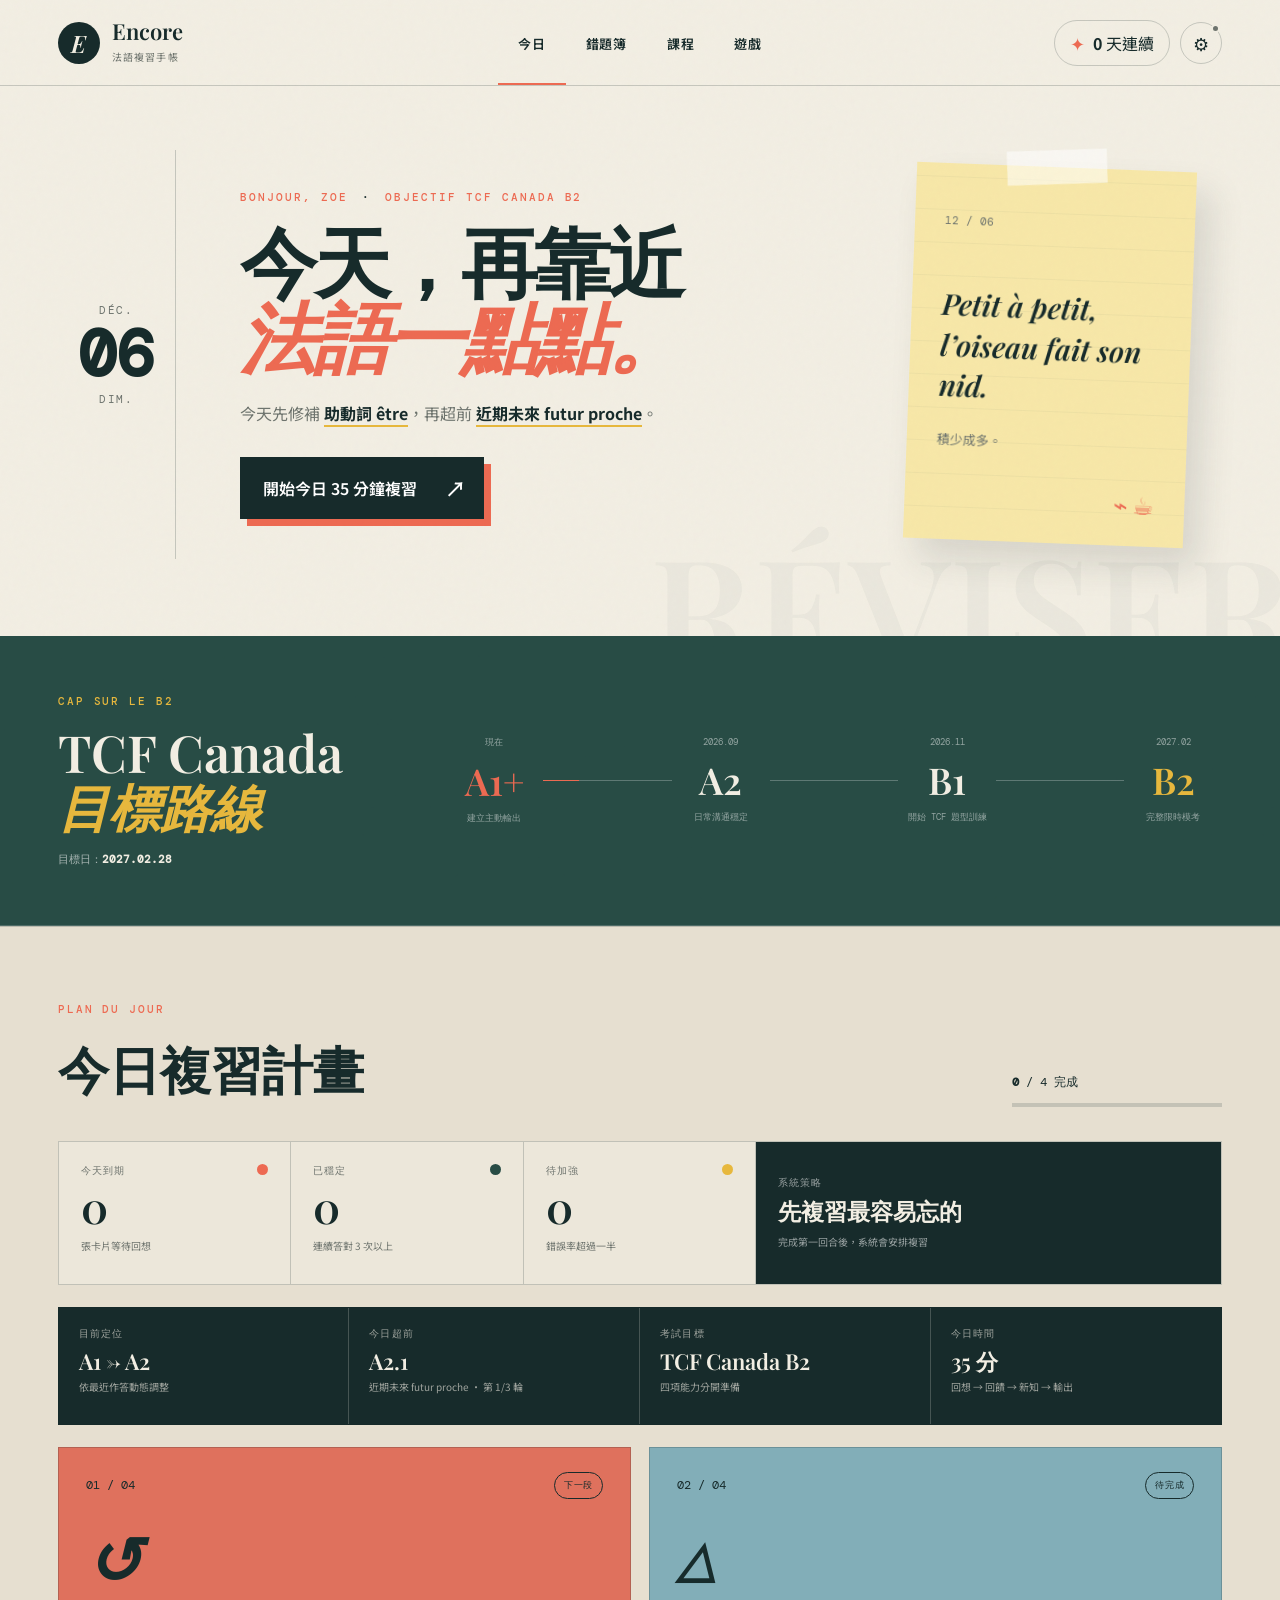
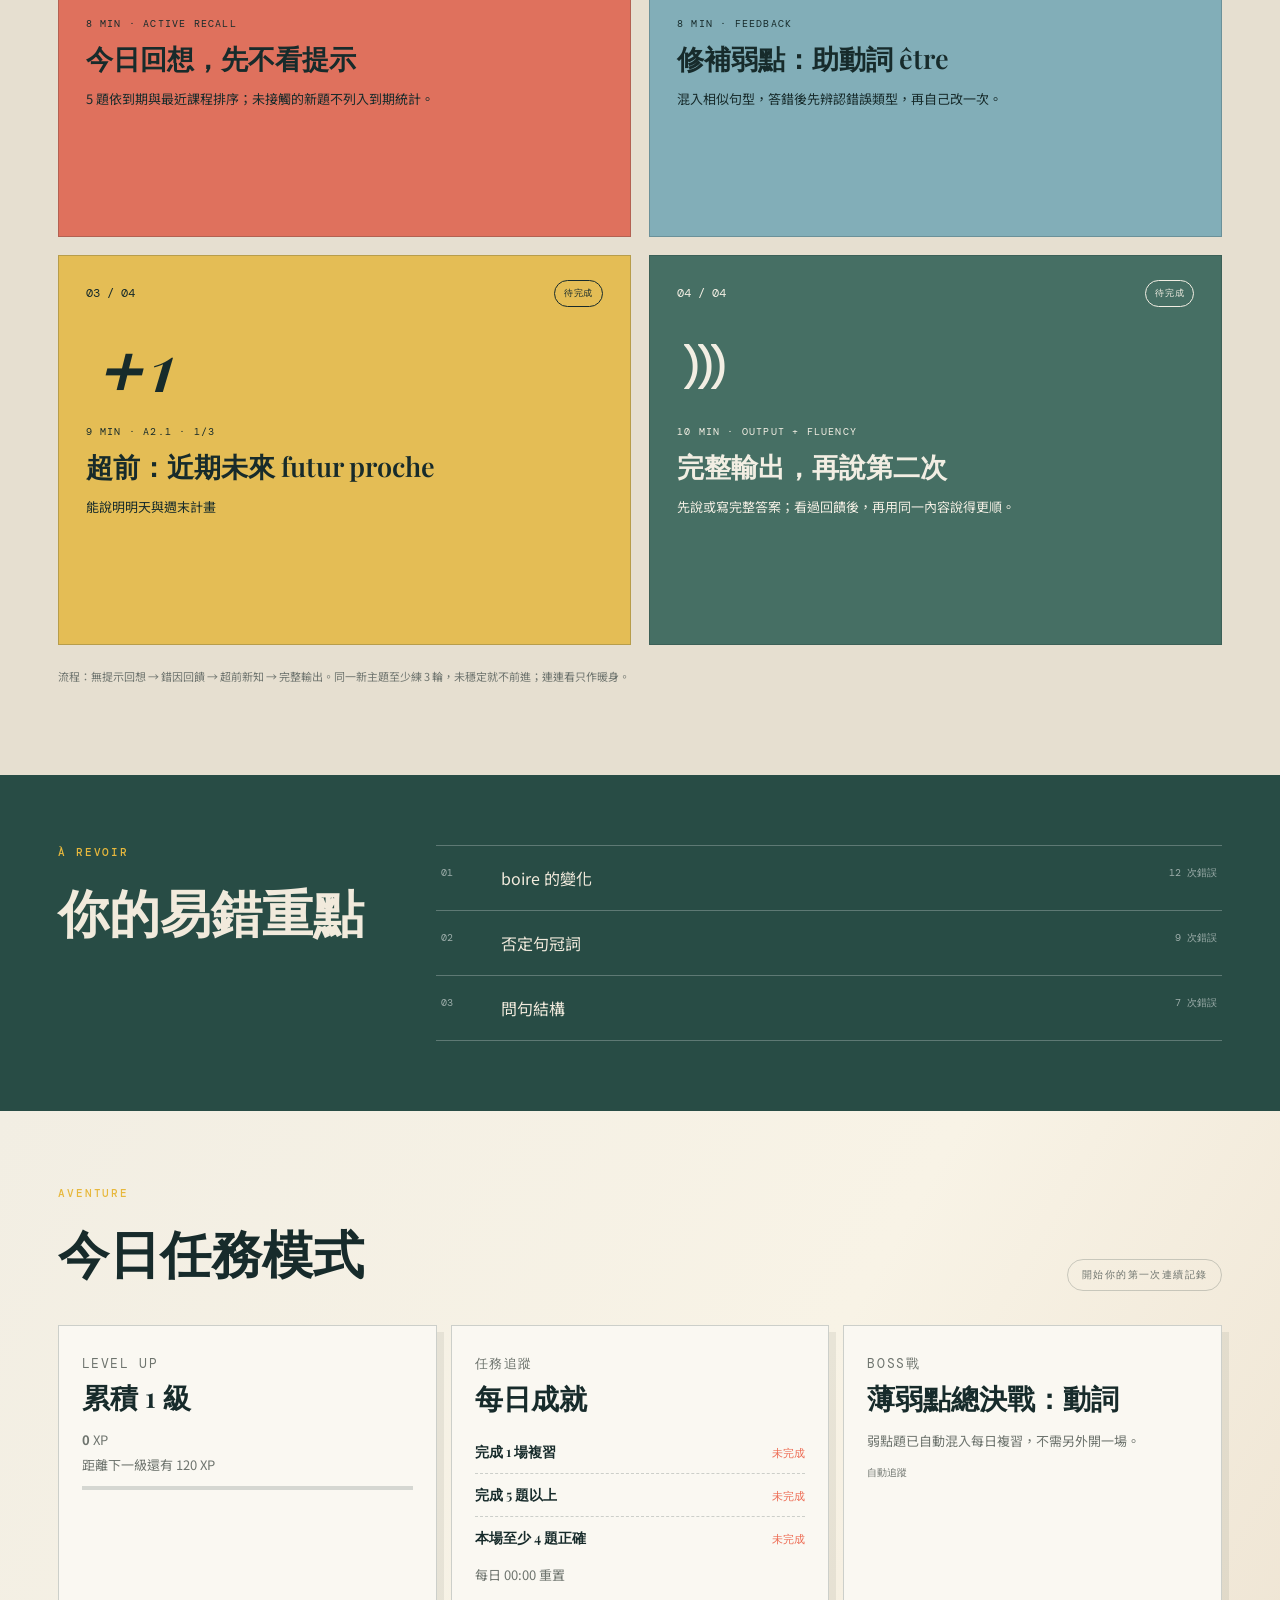
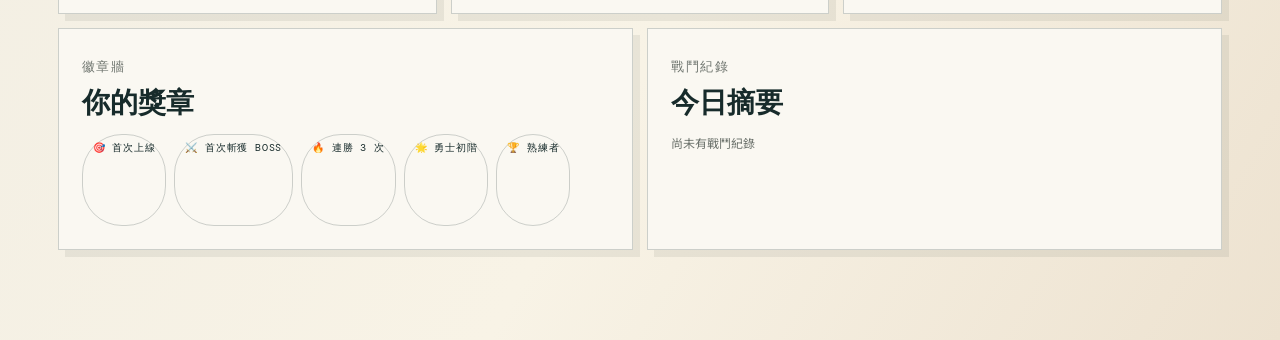
==== commit a8e6e418: "feat(review): deploy adaptive daily review" ====
--- a/docs/index.html
+++ b/docs/index.html
@@ -32,7 +32,6 @@
 
       <nav class="main-nav" aria-label="主要導覽">
         <button class="nav-link active" data-view="today">今日</button>
-        <button class="nav-link" data-view="review">複習</button>
         <button class="nav-link" data-view="mistakes">錯題簿</button>
         <button class="nav-link" data-view="classes">課程</button>
         <button class="nav-link" data-view="game">遊戲</button>
@@ -69,19 +68,18 @@
           <div class="hero-copy">
             <p class="eyebrow">BONJOUR, ZOE <span>·</span> OBJECTIF TCF CANADA B2</p>
             <h1>今天，再靠近<br /><em>法語一點點。</em></h1>
-            <p class="hero-intro">
-              依照你的課堂進度與常見錯誤，今天專注在
-              <strong>飲食冠詞</strong>與<strong>動詞變化</strong>。
+            <p class="hero-intro" id="dailyPlanIntro">
+              正在依照你的程度、到期錯題與 TCF 目標安排今天的內容。
             </p>
             <button class="primary-button" id="startReview">
-              <span>開始今日複習</span>
+              <span id="startReviewLabel">開始今日 35 分鐘複習</span>
               <span class="button-arrow">↗</span>
             </button>
           </div>
 
           <aside class="today-note">
             <div class="tape"></div>
-            <span class="note-number">07 / 23</span>
+            <span class="note-number" id="todayNoteDate">07 / 24</span>
             <p class="handwriting">Petit à petit,<br />l’oiseau fait son nid.</p>
             <span class="translation">積少成多。</span>
             <div class="tiny-sketch" aria-hidden="true">⌁ ☕︎</div>
@@ -128,7 +126,7 @@
               <h2 id="daily-title">今日複習計畫</h2>
             </div>
             <div class="plan-progress">
-              <span><strong id="completedCount">0</strong> / 3 完成</span>
+              <span><strong id="completedCount">0</strong> / <span id="dailyTaskTotal">4</span> 完成</span>
               <div class="progress-track">
                 <span id="progressBar"></span>
               </div>
@@ -161,49 +159,13 @@
             </div>
           </div>
 
-          <div class="task-grid">
-            <article class="task-card coral" data-task="words">
-              <div class="task-topline">
-                <span class="task-index">01</span>
-                <button class="task-check" aria-label="標記單字複習完成">✓</button>
-              </div>
-              <div class="card-glyph">Aa</div>
-              <p class="task-kicker">8 MIN · VOCABULAIRE</p>
-              <h3>飲食與三餐</h3>
-              <p>du pain、de l’eau、des légumes，以及三餐的說法。</p>
-              <button class="text-action task-launch" data-set="food">
-                練習 8 個單字 <span>→</span>
-              </button>
-            </article>
-
-            <article class="task-card blue" data-task="grammar">
-              <div class="task-topline">
-                <span class="task-index">02</span>
-                <button class="task-check" aria-label="標記文法複習完成">✓</button>
-              </div>
-              <div class="card-glyph">ne<br />pas</div>
-              <p class="task-kicker">10 MIN · GRAMMAIRE</p>
-              <h3>否定句的 de</h3>
-              <p>把 un / une / des 變成 de，並練習母音前的省音。</p>
-              <button class="text-action task-launch" data-set="negative">
-                做 5 道題目 <span>→</span>
-              </button>
-            </article>
-
-            <article class="task-card yellow" data-task="speaking">
-              <div class="task-topline">
-                <span class="task-index">03</span>
-                <button class="task-check" aria-label="標記口說複習完成">✓</button>
-              </div>
-              <div class="card-glyph sound-glyph">)))</div>
-              <p class="task-kicker">5 MIN · EXPRESSION</p>
-              <h3>回答早餐吃什麼</h3>
-              <p>用完整句回答，特別留意 boire、prendre、manger。</p>
-              <button class="text-action task-launch" data-set="speaking">
-                開始口說提示 <span>→</span>
-              </button>
-            </article>
-          </div>
+          <div class="daily-prescription" id="dailyPrescription"></div>
+
+          <div class="task-grid" id="dailyTaskGrid"></div>
+
+          <p class="method-note">
+            流程：無提示回想 → 錯因回饋 → 超前新知 → 完整輸出。同一新主題至少練 3 輪，未穩定就不前進；連連看只作暖身。
+          </p>
         </section>
 
         <section class="weakness-strip">
@@ -212,15 +174,15 @@
             <h2>你的易錯重點</h2>
           </div>
           <div class="weakness-list">
-            <button class="weakness-chip" data-set="verbs">
+            <div class="weakness-chip">
               <span>01</span> boire 的變化 <b>12 次錯誤</b>
-            </button>
-            <button class="weakness-chip" data-set="negative">
+            </div>
+            <div class="weakness-chip">
               <span>02</span> 否定句冠詞 <b>9 次錯誤</b>
-            </button>
-            <button class="weakness-chip" data-set="questions">
+            </div>
+            <div class="weakness-chip">
               <span>03</span> 問句結構 <b>7 次錯誤</b>
-            </button>
+            </div>
           </div>
         </section>
 
@@ -254,10 +216,9 @@
             <article class="game-card" id="bossCard">
               <p class="task-kicker">BOSS戰</p>
               <h3>薄弱點總決戰：<span id="bossSkill">載入中…</span></h3>
-              <p id="bossReady">完成本日一題以上錯題後解鎖</p>
+              <p id="bossReady">弱點題已自動混入每日複習，不需另外開一場。</p>
               <div class="tiny-action-row">
-                <button class="text-action" id="bossStart">開始 BOSS 戰 →</button>
-                <small id="bossBadge">未解鎖</small>
+                <small id="bossBadge">自動追蹤</small>
               </div>
             </article>
 
@@ -339,28 +300,49 @@
               </div>
             </div>
 
-            <div class="openrouter-block">
-              <label for="openRouterApiKey">OpenRouter 金鑰（免費模型可用）</label>
-              <div class="openrouter-row">
-                <input id="openRouterApiKey" type="password" placeholder="sk-or-v1-..." autocomplete="off" spellcheck="false" />
-                <button id="saveOpenRouterKey">儲存金鑰</button>
-              </div>
-              <p id="aiReviewOutput">可在本題核對後，點擊「AI 判別錯誤」取得語法建議。</p>
-              <div class="backup-block">
-                <p>進度本機備份（不外流）</p>
-                <div class="backup-row">
-                  <button id="exportProgressJson" class="ghost-compact">下載進度備份(JSON)</button>
-                  <button id="exportProgressMarkdown" class="ghost-compact">下載備份到 Obsidian(.md)</button>
-                  <button id="copyProgressJson">複製進度 JSON</button>
-                  <button id="copyProgressMarkdown" class="ghost-compact">複製到 Obsidian 版面</button>
-                  <button id="importProgressBtn">還原備份</button>
-                  <button id="pasteProgressBtn" class="ghost-compact">貼上備份還原</button>
-                </div>
-                <p id="progressBackupStatus">每次完成題目都會存到本機；另外也可用複製/貼上跨設備同步。</p>
-                <input id="progressBackupFile" type="file" accept=".json,application/json" />
-              </div>
-            </div>
+            <p id="aiReviewOutput" class="ai-review-output">
+              可在本題核對後，點擊「AI 判別錯誤」取得語法建議。
+            </p>
           </article>
+        </div>
+      </section>
+
+      <section class="view matching-layout" id="matching-view">
+        <div class="review-header">
+          <div>
+            <p class="eyebrow">ASSOCIATION · PASSÉ COMPOSÉ</p>
+            <h1>把動詞和過去分詞連起來。</h1>
+          </div>
+          <button class="ghost-button" id="exitMatching">結束連連看 ×</button>
+        </div>
+
+        <div class="matching-shell">
+          <div class="matching-topline">
+            <div>
+              <span>完成配對</span>
+              <strong id="matchingProgress">0 / 9</strong>
+            </div>
+            <div>
+              <span>錯誤次數</span>
+              <strong id="matchingMistakes">0</strong>
+            </div>
+            <button id="restartMatching" type="button">重新洗牌</button>
+          </div>
+
+          <p class="matching-feedback" id="matchingFeedback">
+            先選左邊的動詞原形，再選右邊的過去分詞。
+          </p>
+
+          <div class="matching-board" id="matchingBoard">
+            <div class="matching-column">
+              <p>INFINITIF · 動詞原形</p>
+              <div id="matchingInfinitives"></div>
+            </div>
+            <div class="matching-column">
+              <p>PARTICIPE PASSÉ · 過去分詞</p>
+              <div id="matchingParticiples"></div>
+            </div>
+          </div>
         </div>
       </section>
 
@@ -378,7 +360,7 @@
         <div class="content-hero class-hero">
           <p class="eyebrow">MON PARCOURS</p>
           <h1>從第一堂課，<em>一路走到今天。</em></h1>
-          <p>點選任一課程，立即用該主題開始複習。</p>
+          <p>這裡保留課程紀錄；題目會由「今日複習」依弱點與進度自動安排。</p>
         </div>
         <div class="class-timeline" id="classTimeline"></div>
       </section>
@@ -415,7 +397,7 @@
         <header class="settings-panel-header">
           <div>
             <p>PARAMÈTRES</p>
-            <h2 id="settingsTitle">同步設定</h2>
+            <h2 id="settingsTitle">設定與資料</h2>
           </div>
           <button class="settings-close" id="settingsClose" type="button" aria-label="關閉設定">×</button>
         </header>
@@ -423,8 +405,49 @@
         <div class="settings-panel-body">
           <div class="settings-intro">
             <span>01</span>
-            <p>讓學習進度跟著你，而不是跟著某一台電腦。</p>
-          </div>
+            <p>AI 金鑰、備份與跨裝置同步都集中在這裡。</p>
+          </div>
+
+          <section class="settings-block openrouter-block" aria-labelledby="openRouterTitle">
+            <div class="settings-block-heading">
+              <div>
+                <span>AI REVIEW</span>
+                <p id="openRouterTitle">OpenRouter 金鑰</p>
+              </div>
+              <small>使用官方免費模型路由</small>
+            </div>
+            <label for="openRouterApiKey">API Key</label>
+            <div class="openrouter-row">
+              <input id="openRouterApiKey" type="password" placeholder="sk-or-v1-..." autocomplete="off" spellcheck="false" />
+              <button id="saveOpenRouterKey">本分頁使用</button>
+              <button id="clearOpenRouterKey" class="ghost-compact">清除</button>
+            </div>
+            <p class="security-note">
+              靜態網頁無法完全隱藏金鑰。這裡只存到本分頁的 sessionStorage；關閉分頁即清除，也不會寫入 Git、進度備份或雲端。
+              AI 判別會把本題、參考答案與你的作答傳給 OpenRouter 及其模型供應商，請勿輸入個人資料。
+            </p>
+            <p id="openRouterKeyStatus">尚未設定。本功能在 20 秒逾時後會自動重試一次。</p>
+          </section>
+
+          <section class="settings-block backup-block" aria-labelledby="backupTitle">
+            <div class="settings-block-heading">
+              <div>
+                <span>LOCAL BACKUP</span>
+                <p id="backupTitle">進度本機備份</p>
+              </div>
+              <small>手動下載或跨設備還原</small>
+            </div>
+            <div class="backup-row">
+              <button id="exportProgressJson" class="ghost-compact">下載進度備份(JSON)</button>
+              <button id="exportProgressMarkdown" class="ghost-compact">下載備份到 Obsidian(.md)</button>
+              <button id="copyProgressJson">複製進度 JSON</button>
+              <button id="copyProgressMarkdown" class="ghost-compact">複製到 Obsidian 版面</button>
+              <button id="importProgressBtn">還原備份</button>
+              <button id="pasteProgressBtn" class="ghost-compact">貼上備份還原</button>
+            </div>
+            <p id="progressBackupStatus">每次完成題目都會存到本機；另外也可用複製/貼上跨設備同步。</p>
+            <input id="progressBackupFile" type="file" accept=".json,application/json" />
+          </section>
 
           <section class="github-sync-block" aria-labelledby="githubSyncTitle">
             <div class="github-sync-heading">
--- a/docs/styles.css
+++ b/docs/styles.css
@@ -297,6 +297,13 @@
   box-shadow: 4px 4px 0 var(--coral);
 }
 
+.primary-button:disabled {
+  cursor: default;
+  opacity: 0.68;
+  transform: none;
+  box-shadow: 4px 4px 0 var(--line);
+}
+
 .button-arrow {
   font-size: 21px;
 }
@@ -627,9 +634,50 @@
   transition: width 0.5s ease;
 }
 
+.daily-prescription {
+  display: grid;
+  grid-template-columns: repeat(4, minmax(0, 1fr));
+  margin: 0 0 22px;
+  border: 1px solid var(--line);
+  color: var(--paper);
+  background: var(--ink);
+}
+
+.daily-prescription > div {
+  min-height: 116px;
+  padding: 19px 20px;
+  border-right: 1px solid rgba(242, 238, 227, 0.22);
+}
+
+.daily-prescription > div:last-child {
+  border-right: 0;
+}
+
+.daily-prescription span,
+.daily-prescription small {
+  display: block;
+  color: rgba(242, 238, 227, 0.62);
+}
+
+.daily-prescription span {
+  font: 10px var(--mono);
+  letter-spacing: 0.12em;
+}
+
+.daily-prescription strong {
+  display: block;
+  margin: 9px 0 7px;
+  font: 600 22px/1.05 var(--serif);
+}
+
+.daily-prescription small {
+  font-size: 10px;
+  line-height: 1.4;
+}
+
 .task-grid {
   display: grid;
-  grid-template-columns: repeat(3, 1fr);
+  grid-template-columns: repeat(2, minmax(0, 1fr));
   gap: 18px;
 }
 
@@ -720,6 +768,20 @@
 .task-card.coral { background: #df715d; }
 .task-card.blue { background: #82aeb8; }
 .task-card.yellow { background: #e4bd55; }
+.task-card.green {
+  color: var(--paper);
+  background: #466f64;
+}
+
+.task-card.green .task-check {
+  color: var(--paper);
+  border-color: var(--paper);
+}
+
+.task-card.green.completed .task-check {
+  color: var(--ink);
+  background: var(--paper);
+}
 
 .task-topline {
   display: flex;
@@ -729,6 +791,14 @@
 
 .task-index {
   font: 12px var(--mono);
+}
+
+.task-status {
+  padding: 6px 9px;
+  border: 1px solid currentColor;
+  border-radius: 999px;
+  font: 9px var(--mono);
+  letter-spacing: 0.08em;
 }
 
 .task-check {
@@ -741,6 +811,10 @@
   transition: 0.2s;
 }
 
+.task-check:disabled {
+  cursor: default;
+}
+
 .task-card.completed .task-check {
   color: var(--paper);
   background: var(--ink);
@@ -805,6 +879,14 @@
   transform: translateX(5px);
 }
 
+.method-note {
+  max-width: 760px;
+  margin: 22px 0 0;
+  color: var(--muted);
+  font-size: 11px;
+  line-height: 1.7;
+}
+
 .weakness-strip {
   display: grid;
   grid-template-columns: 0.8fr 2fr;
@@ -833,17 +915,13 @@
   color: inherit;
   background: transparent;
   text-align: left;
-  cursor: pointer;
+  cursor: default;
 }
 
 .weakness-chip span,
 .weakness-chip b {
   color: rgba(255, 255, 255, 0.55);
   font: 10px var(--mono);
-}
-
-.weakness-chip:hover {
-  color: var(--yellow);
 }
 
 .review-layout {
@@ -1132,12 +1210,6 @@
   font: 10px var(--mono);
 }
 
-.openrouter-block {
-  margin-top: 16px;
-  padding-top: 16px;
-  border-top: 1px dashed var(--line);
-}
-
 .openrouter-block label {
   color: var(--muted);
   font: 10px var(--mono);
@@ -1151,25 +1223,29 @@
   margin-top: 8px;
 }
 
+.openrouter-row button {
+  flex: 0 0 auto;
+  border: 1px solid var(--line);
+  padding: 9px 12px;
+  background: var(--paper);
+  white-space: nowrap;
+}
+
 #openRouterApiKey {
-  width: 100%;
-  max-width: 420px;
+  flex: 1;
+  min-width: 0;
   border: 1px solid var(--line);
   border-radius: 0;
   padding: 9px 10px;
   background: var(--paper);
 }
 
-#aiReviewOutput {
+.ai-review-output {
   margin: 10px 0 0;
   color: var(--muted);
   font-size: 12px;
   white-space: pre-wrap;
   line-height: 1.6;
-}
-
-.backup-block {
-  margin-top: 12px;
 }
 
 .backup-row {
@@ -1360,6 +1436,56 @@
   padding: 28px 34px 48px;
 }
 
+.settings-block {
+  margin-bottom: 18px;
+  padding: 22px;
+  border: 1px solid var(--line);
+  background: rgba(255, 255, 255, 0.18);
+}
+
+.settings-block-heading {
+  display: flex;
+  gap: 18px;
+  align-items: flex-start;
+  justify-content: space-between;
+  margin-bottom: 18px;
+}
+
+.settings-block-heading span {
+  display: block;
+  margin-bottom: 5px;
+  color: var(--coral);
+  font: 9px var(--mono);
+  letter-spacing: 0.16em;
+}
+
+.settings-block-heading p {
+  margin: 0;
+  font: 600 24px/1.05 var(--serif);
+}
+
+.settings-block-heading small {
+  max-width: 150px;
+  color: var(--muted);
+  font-size: 10px;
+  line-height: 1.45;
+  text-align: right;
+}
+
+.security-note,
+#openRouterKeyStatus,
+#progressBackupStatus {
+  margin: 12px 0 0;
+  color: var(--muted);
+  font-size: 11px;
+  line-height: 1.6;
+}
+
+.security-note {
+  padding-left: 11px;
+  border-left: 3px solid var(--yellow);
+}
+
 .settings-intro {
   display: grid;
   grid-template-columns: auto 1fr;
@@ -1565,6 +1691,135 @@
 .class-entry button:hover {
   color: var(--paper);
   background: var(--ink);
+}
+
+.class-actions {
+  display: flex;
+  gap: 8px;
+  flex-wrap: wrap;
+  justify-content: flex-end;
+}
+
+.class-actions span {
+  padding: 8px 11px;
+  border: 1px solid var(--line);
+  color: var(--muted);
+  font: 9px var(--mono);
+  letter-spacing: 0.08em;
+}
+
+.class-entry .accent-action {
+  border-color: var(--coral);
+  color: var(--coral);
+}
+
+.class-entry .accent-action:hover {
+  border-color: var(--coral);
+  background: var(--coral);
+}
+
+.matching-layout {
+  min-height: calc(100vh - 82px);
+  padding: 58px clamp(20px, 6vw, 90px) 80px;
+  background: var(--sage);
+}
+
+.matching-shell {
+  max-width: 1040px;
+  margin: 35px auto 0;
+  padding: clamp(22px, 4vw, 42px);
+  color: var(--ink);
+  background: var(--paper);
+  box-shadow: 15px 15px 0 #1b3934;
+}
+
+.matching-topline {
+  display: grid;
+  grid-template-columns: 1fr 1fr auto;
+  gap: 18px;
+  align-items: end;
+  padding-bottom: 22px;
+  border-bottom: 1px solid var(--line);
+}
+
+.matching-topline span,
+.matching-column > p {
+  display: block;
+  color: var(--muted);
+  font: 10px var(--mono);
+  letter-spacing: 0.12em;
+}
+
+.matching-topline strong {
+  display: block;
+  margin-top: 5px;
+  font: 600 28px var(--serif);
+}
+
+.matching-topline button {
+  border: 1px solid var(--ink);
+  padding: 10px 14px;
+  color: var(--ink);
+  background: transparent;
+  cursor: pointer;
+}
+
+.matching-feedback {
+  min-height: 24px;
+  margin: 24px 0;
+  color: var(--muted);
+  font-size: 13px;
+}
+
+.matching-feedback.success {
+  color: #19724c;
+  font-weight: 700;
+}
+
+.matching-feedback.error {
+  color: var(--coral);
+  font-weight: 700;
+}
+
+.matching-board {
+  display: grid;
+  grid-template-columns: 1fr 1fr;
+  gap: clamp(18px, 5vw, 65px);
+}
+
+.matching-column > div {
+  display: grid;
+  gap: 10px;
+  margin-top: 14px;
+}
+
+.match-tile {
+  min-height: 50px;
+  border: 1px solid var(--ink);
+  padding: 11px 16px;
+  color: var(--ink);
+  background: transparent;
+  cursor: pointer;
+  font: 600 21px var(--serif);
+  transition: transform 0.15s ease, color 0.15s ease, background 0.15s ease;
+}
+
+.match-tile:hover:not(:disabled) {
+  transform: translateY(-2px);
+}
+
+.match-tile.selected {
+  color: var(--paper);
+  background: var(--coral);
+  border-color: var(--coral);
+}
+
+.match-tile.matched {
+  color: #19724c;
+  background: #dff3e8;
+  border-color: #94caae;
+  cursor: default;
+  opacity: 0.72;
 }
 
 .toast {
@@ -1612,6 +1867,9 @@
     gap: 30px;
   }
   .today-note { display: none; }
+  .daily-prescription { grid-template-columns: 1fr 1fr; }
+  .daily-prescription > div:nth-child(2) { border-right: 0; }
+  .daily-prescription > div:nth-child(-n + 2) { border-bottom: 1px solid rgba(242, 238, 227, 0.22); }
   .task-grid { grid-template-columns: 1fr; }
   .memory-board { grid-template-columns: repeat(3, 1fr); }
   .memory-board .next-review { grid-column: 1 / -1; }
@@ -1645,12 +1903,16 @@
   .settings-panel-header { padding: 23px 20px 19px; }
   .settings-panel-header h2 { font-size: 30px; }
   .settings-panel-body { padding: 22px 18px 40px; }
+  .settings-block,
   .github-sync-block { padding: 18px; }
   .github-sync-heading,
-  .github-token-row {
+  .github-token-row,
+  .openrouter-row {
     display: flex;
     flex-direction: column;
-  }
+    align-items: stretch;
+  }
+  .settings-block-heading small { text-align: left; }
   .github-sync-grid { grid-template-columns: 1fr; }
   .hero-grid {
     min-height: auto;
@@ -1737,6 +1999,16 @@
     padding-left: 24px;
   }
   .class-date { grid-column: 1 / -1; }
+  .class-actions {
+    grid-column: 1 / -1;
+    justify-content: flex-start;
+  }
+  .matching-layout { padding: 35px 18px 60px; }
+  .matching-shell { padding: 22px 17px; box-shadow: 8px 8px 0 #1b3934; }
+  .matching-topline { grid-template-columns: 1fr 1fr; }
+  .matching-topline button { grid-column: 1 / -1; }
+  .matching-board { gap: 12px; }
+  .match-tile { min-height: 46px; padding: 9px 8px; font-size: 18px; }
 }
 
 @media (prefers-reduced-motion: reduce) {
